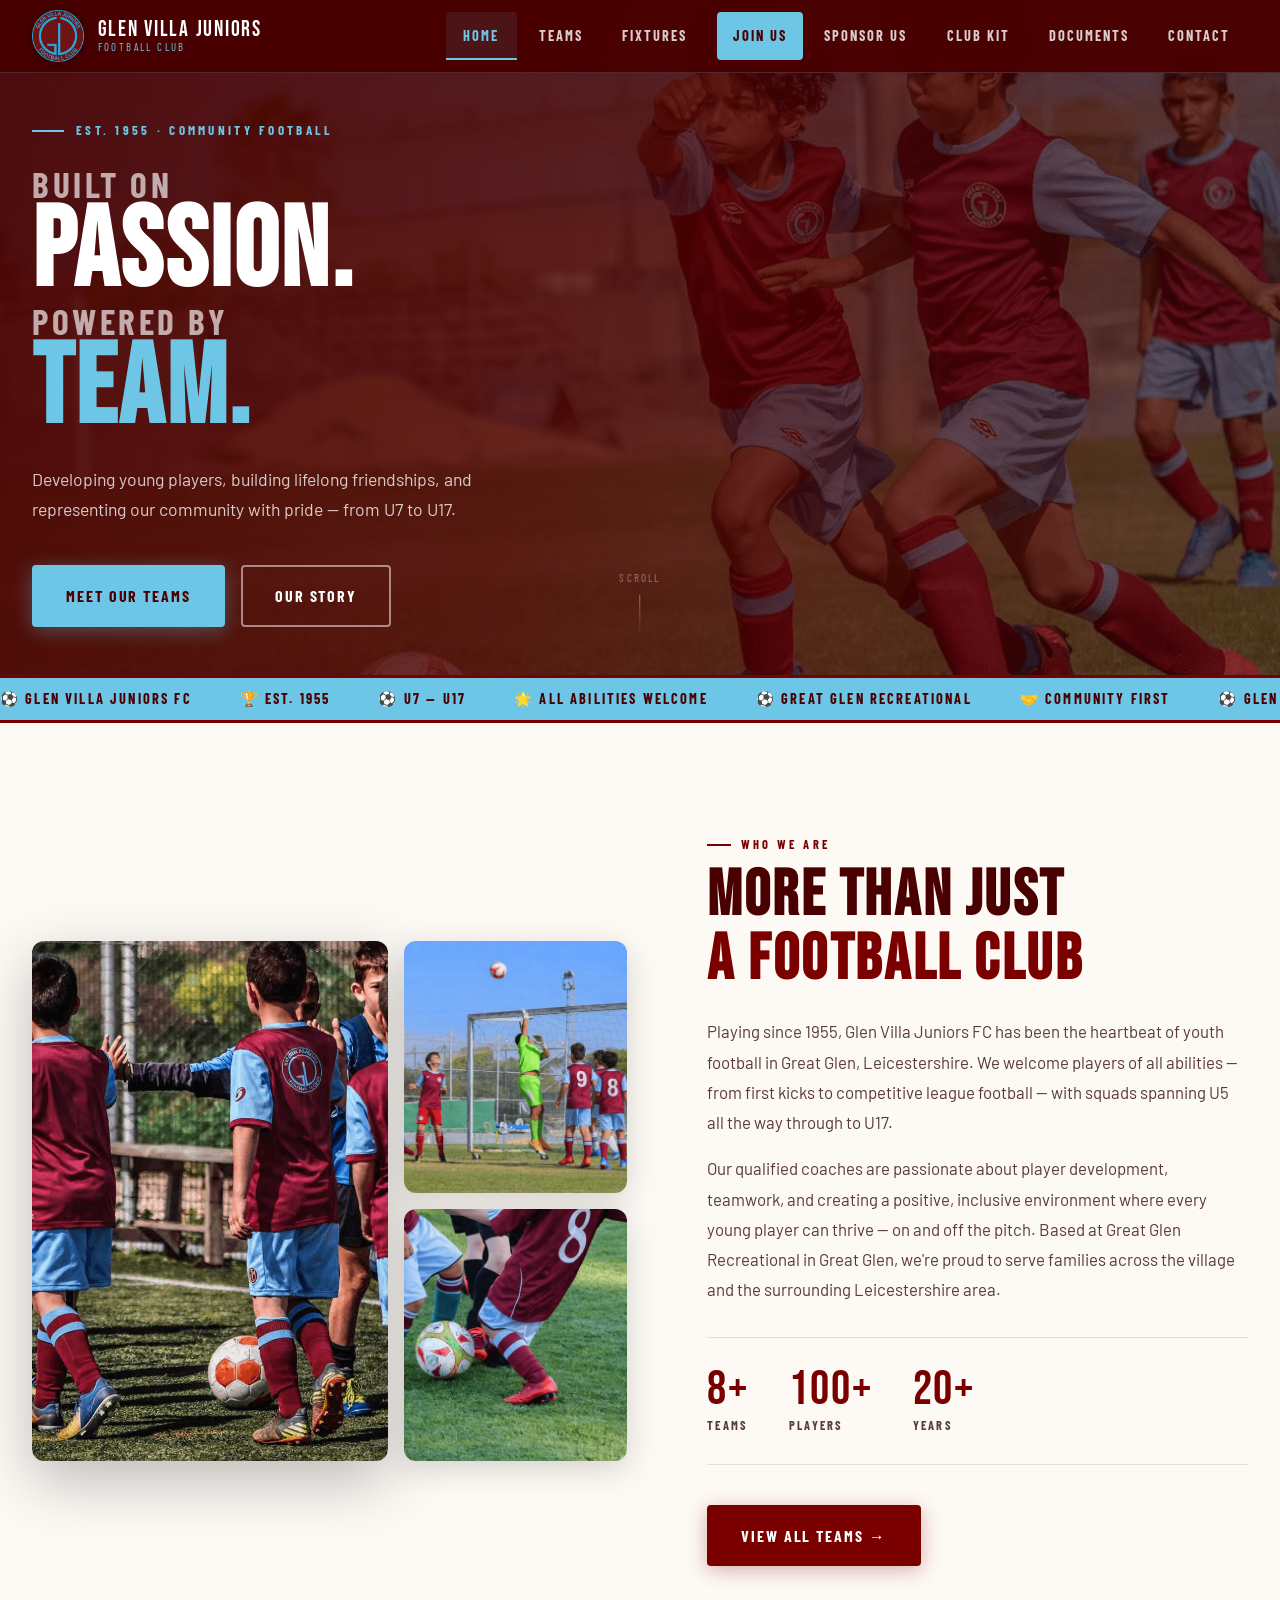
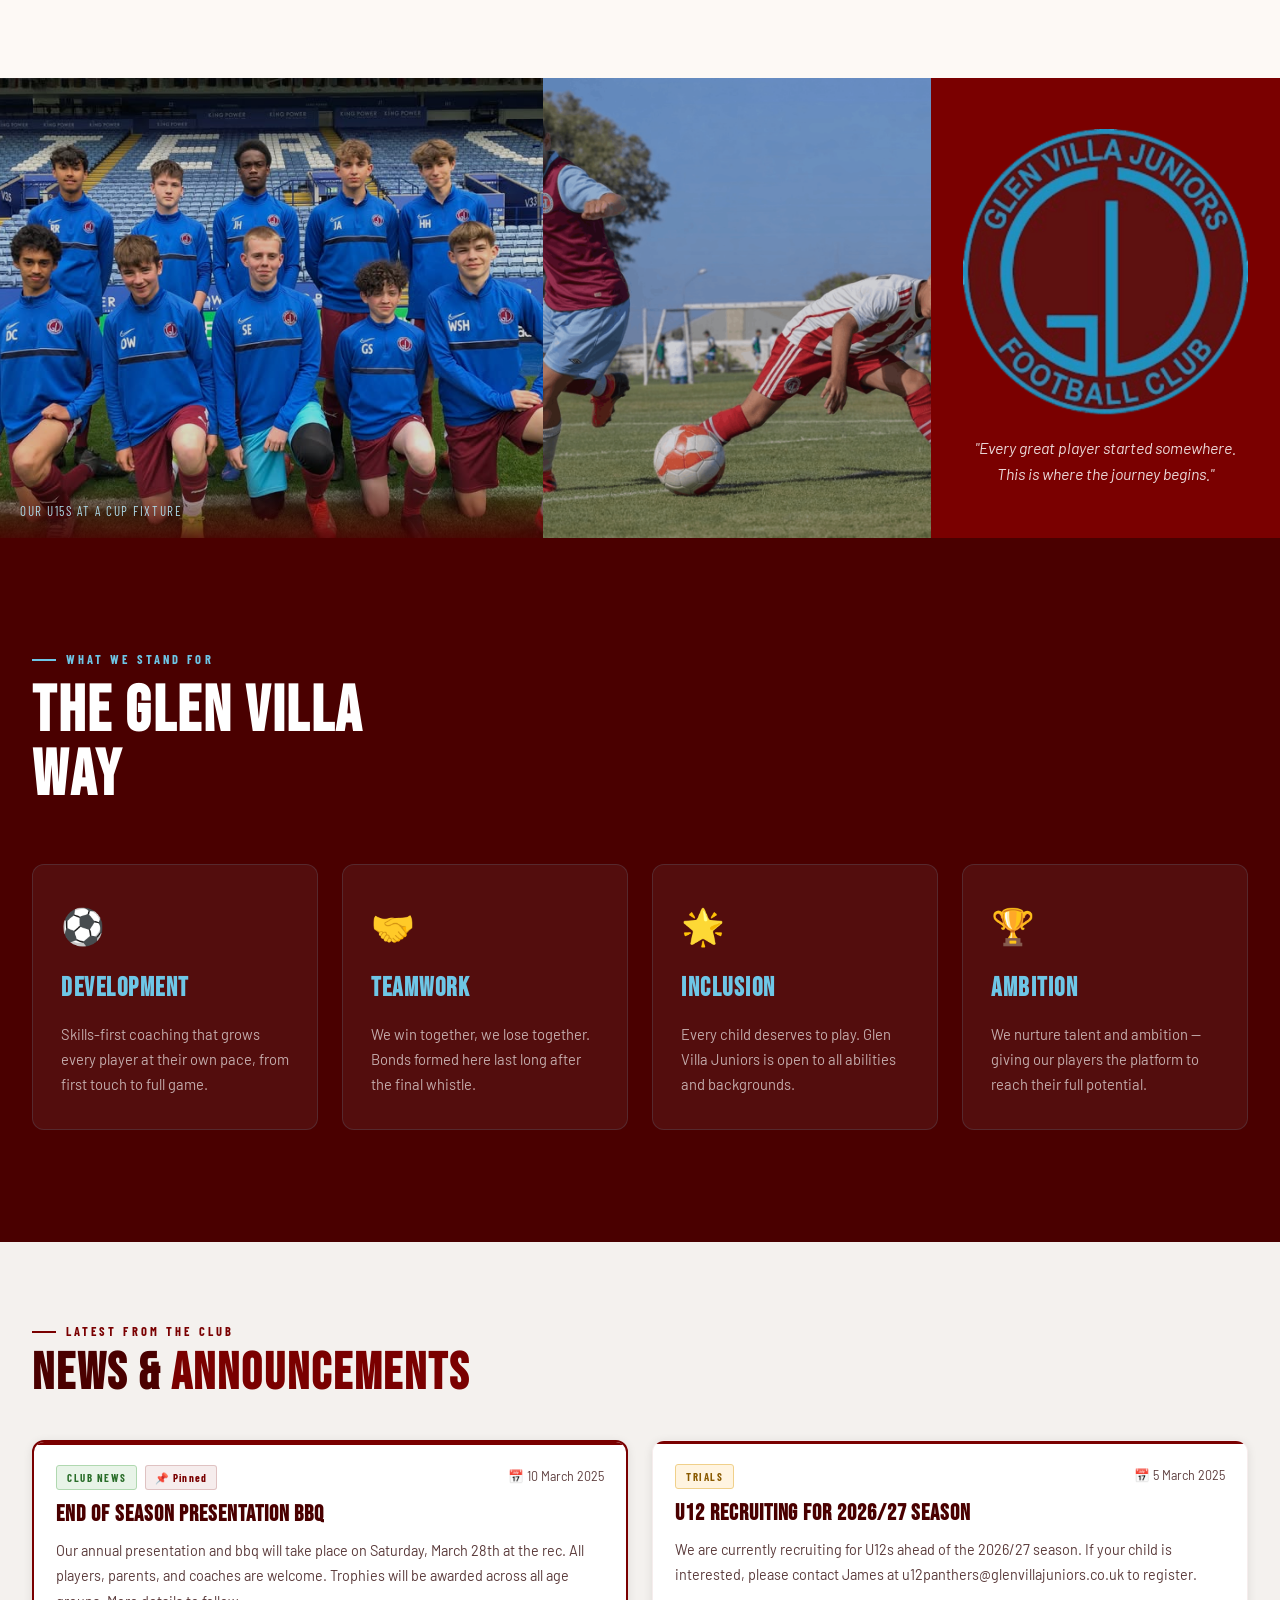
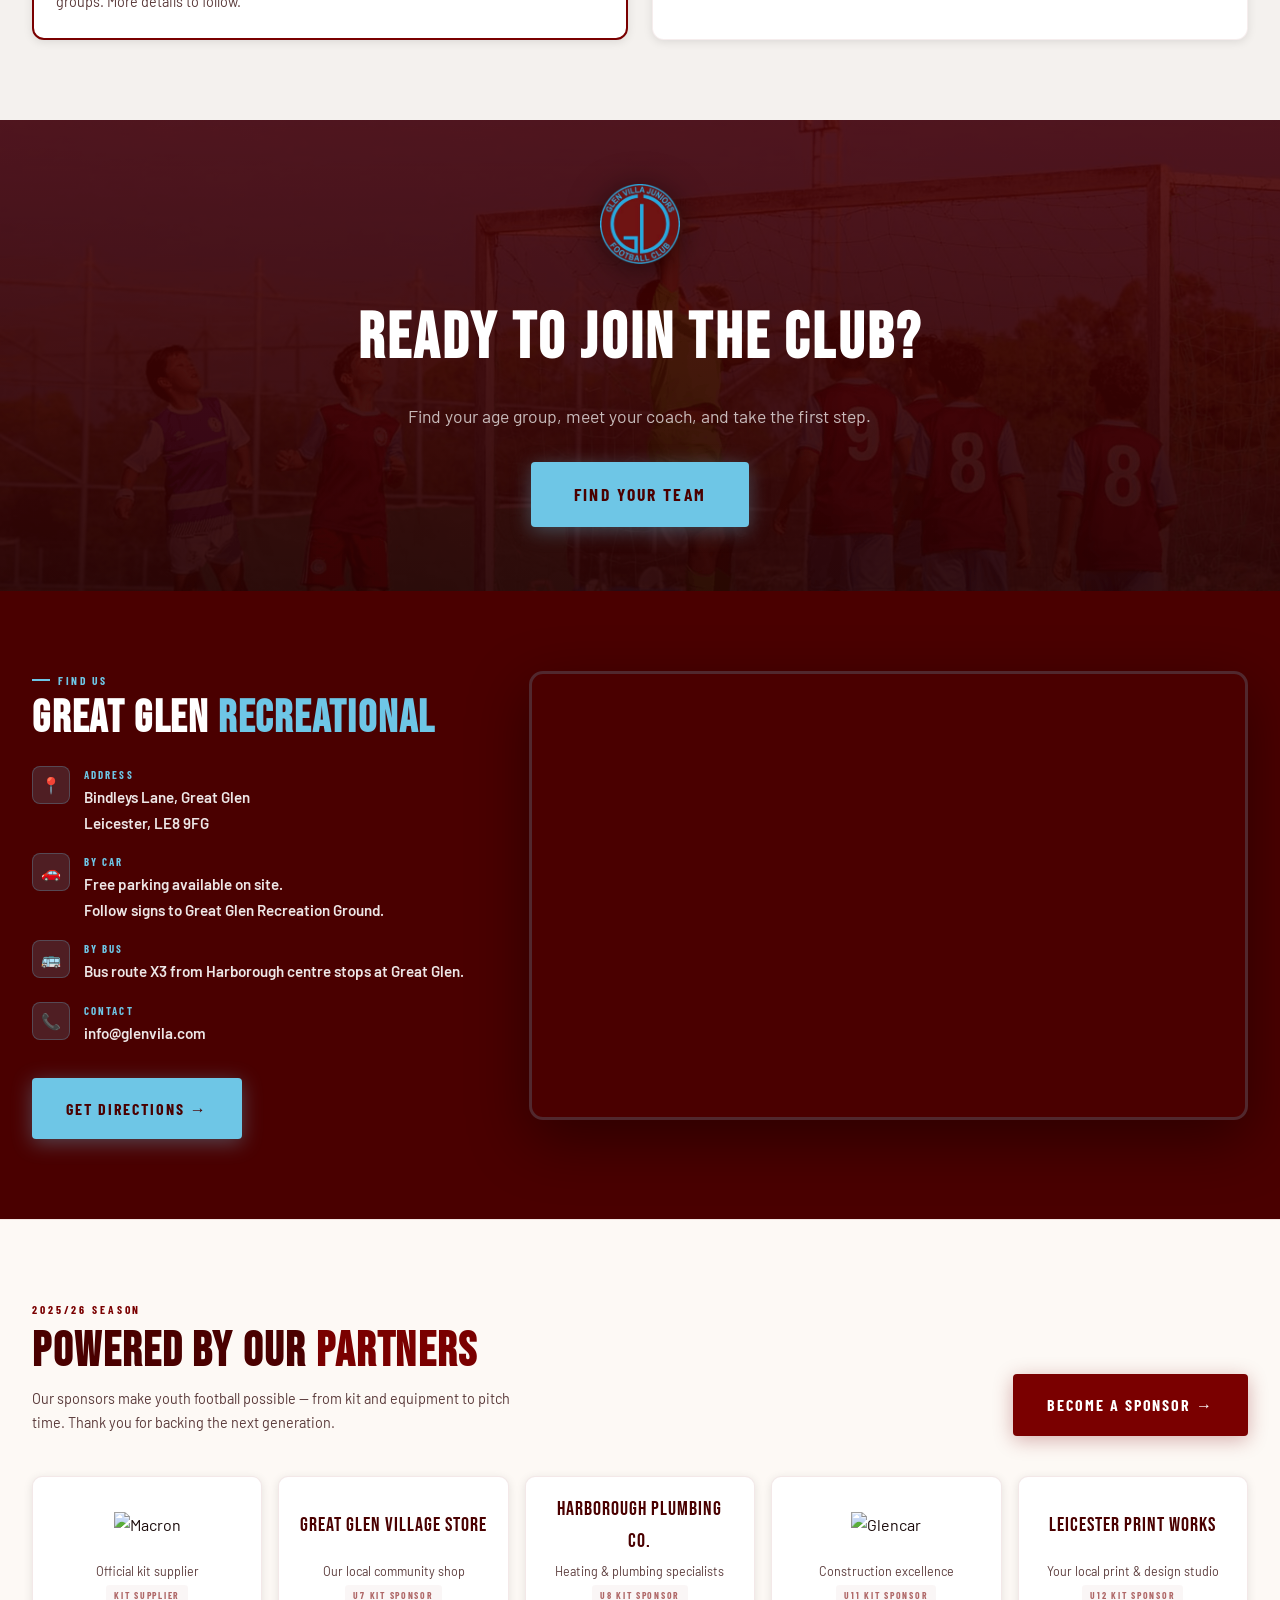
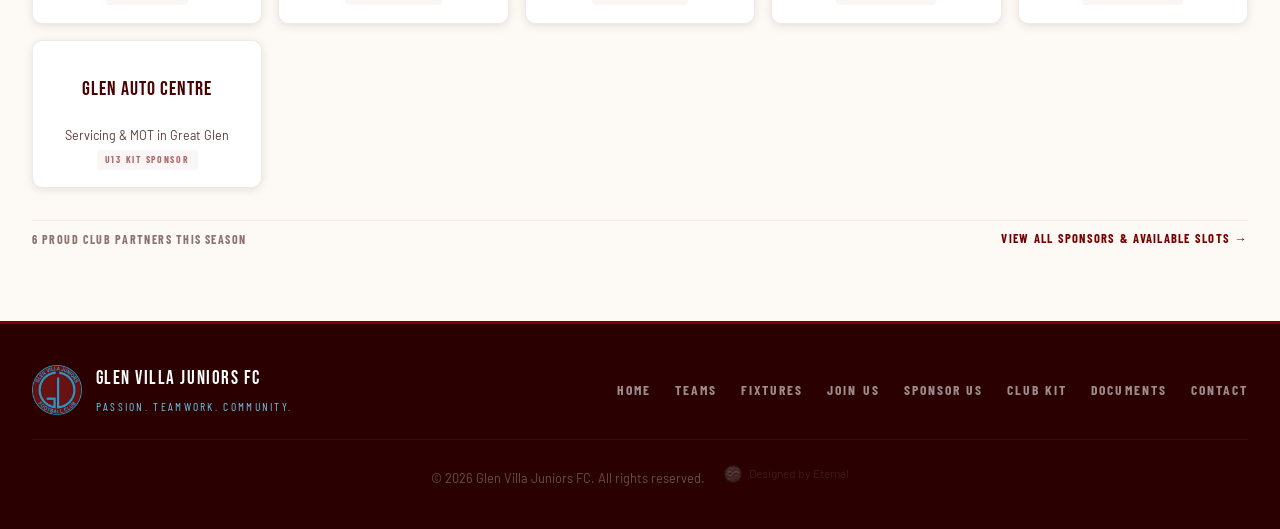
==== index.html @ 0944c4a1 "Add files via upload" ====
<!DOCTYPE html>
<html lang="en">
<head>
  <meta charset="UTF-8" />
  <meta name="designer" content="Eternal" />
  <meta name="viewport" content="width=device-width, initial-scale=1.0" />
  <meta name="description" content="Glen Villa Juniors FC - Community football club for young players from U7 to U17. Est. 1955, building passion and teamwork in our community." />
  <title>Glen Villa Juniors FC — Youth Football Club in Great Glen, Leicester</title>
  <link rel="icon" type="image/png" href="images/logo.png" />
  <link rel="stylesheet" href="style.css" />
  <link rel="preconnect" href="https://fonts.googleapis.com">
  <link href="https://fonts.googleapis.com/css2?family=Bebas+Neue&family=Barlow:ital,wght@0,400;0,600;0,700;1,400&family=Barlow+Condensed:wght@600;700&display=swap" rel="stylesheet" media="print" onload="this.media='all'">
  <noscript><link href="https://fonts.googleapis.com/css2?family=Bebas+Neue&family=Barlow:ital,wght@0,400;0,600;0,700;1,400&family=Barlow+Condensed:wght@600;700&display=swap" rel="stylesheet"></noscript>

  <!-- Open Graph / Facebook -->
  <meta property="og:type" content="website" />
  <meta property="og:title" content="Glen Villa Juniors FC" />
  <meta property="og:description" content="Glen Villa Juniors FC - Community football club for young players from U7 to U17. Est. 1955, building passion and teamwork in our community." />
  <meta property="og:image" content="images/logo.png" />
  <meta property="og:url" content="https://glenvila.com" />


  <!-- Schema.org structured data -->
  <script type="application/ld+json">
  {
    "@context": "https://schema.org",
    "@type": "SportsOrganization",
    "name": "Glen Villa Juniors FC",
    "url": "https://glenvila.com",
    "logo": "https://glenvila.com/images/logo.png",
    "description": "Community youth football club in Great Glen, Leicester. Teams from U7 to U17, est. 1955.",
    "sport": "Football",
    "foundingDate": "1955",
    "address": {
      "@type": "PostalAddress",
      "streetAddress": "Bindleys Lane",
      "addressLocality": "Great Glen",
      "addressRegion": "Leicestershire",
      "postalCode": "LE8 9FG",
      "addressCountry": "GB"
    },
    "email": "info@glenvila.com",
    "sameAs": []
  }
  </script>
</head>
<body>

  <!-- ═══ HEADER ═══ -->
  <header class="site-header">
    <div class="header-inner">
      <a href="index.html" class="brand">
        <img src="images/logo.png" alt="Glen Villa Juniors FC Logo" class="brand-logo" />
        <div class="brand-text">
          <span class="brand-name">Glen Villa Juniors</span>
          <span class="brand-sub">Football Club</span>
        </div>
      </a>
      <button class="hamburger" id="hamburger" aria-label="Toggle navigation menu">
        <span class="hamburger-line"></span>
        <span class="hamburger-line"></span>
        <span class="hamburger-line"></span>
      </button>
      <nav class="main-nav" id="main-nav">
        <a href="index.html" class="nav-link active">Home</a>
        <a href="teams.html" class="nav-link ">Teams</a>
        <a href="fixtures.html" class="nav-link ">Fixtures</a>
        <a href="join.html" class="nav-link nav-link--join ">Join Us</a>
        <a href="sponsors.html" class="nav-link ">Sponsor Us</a>
        <a href="kit.html" class="nav-link ">Club Kit</a>
        <a href="documents.html" class="nav-link ">Documents</a>
        <a href="contact.html" class="nav-link ">Contact</a>
      </nav>
    </div>
  </header>

  <main>

    <!-- ═══ HERO ═══ -->
    <section class="hero">
      <div class="hero-media">
        <img src="images/image2.png" alt="Glen Villa Juniors players in action" class="hero-img" fetchpriority="high" width="1920" height="1080" />
        <div class="hero-overlay"></div>
      </div>
      <div class="hero-content">
        <div class="hero-eyebrow">Est. 1955 · Community Football</div>
        <h1 class="hero-title">
          <span class="hero-title-line">Built on</span>
          <span class="hero-title-big">Passion.</span>
          <span class="hero-title-line">Powered by</span>
          <span class="hero-title-big accent">Team.</span>
        </h1>
        <p class="hero-body">
          Developing young players, building lifelong friendships,
          and representing our community with pride — from U7 to U17.
        </p>
        <div class="hero-actions">
          <a href="teams.html" class="btn btn-blue">Meet Our Teams</a>
          <a href="#about" class="btn btn-ghost">Our Story</a>
        </div>
      </div>
      <div class="hero-scroll-hint">
        <span>Scroll</span>
        <div class="scroll-line"></div>
      </div>
    </section>

    <!-- ═══ TICKER STRIP ═══ -->
    <div class="ticker-strip">
      <div class="ticker-track">
        <span>⚽ Glen Villa Juniors FC</span>
        <span>🏆 Est. 1955</span>
        <span>⚽ U7 — U17</span>
        <span>🌟 All Abilities Welcome</span>
        <span>⚽ Great Glen Recreational</span>
        <span>🤝 Community First</span>
        <span>⚽ Glen Villa Juniors FC</span>
        <span>🏆 Est. 1955</span>
        <span>⚽ U7 — U17</span>
        <span>🌟 All Abilities Welcome</span>
        <span>⚽ Great Glen Recreational</span>
        <span>🤝 Community First</span>
      </div>
    </div>

    <!-- ═══ ABOUT ═══ -->
    <section class="about-section" id="about">
      <div class="about-inner">

        <div class="about-images">
          <div class="about-img-main">
            <img src="images/image4.png" alt="Young players celebrating" loading="lazy" />
          </div>
          <div class="about-img-stack">
            <img src="images/image5.png" alt="Match action" loading="lazy" />
            <img src="images/image6.png" alt="Training session" loading="lazy" />
          </div>
        </div>

        <div class="about-text">
          <div class="section-label">Who We Are</div>
          <h2 class="section-title">More Than Just<br><em>A Football Club</em></h2>
          <p>
            Playing since 1955, Glen Villa Juniors FC has been the heartbeat of youth
            football in Great Glen, Leicestershire. We welcome players of all abilities — from
            first kicks to competitive league football — with squads spanning U5 all
            the way through to U17.
          </p>
          <p>
            Our qualified coaches are passionate about player development, teamwork,
            and creating a positive, inclusive environment where every young player
            can thrive — on and off the pitch. Based at Great Glen Recreational in Great Glen,
            we're proud to serve families across the village and the surrounding
            Leicestershire area.
          </p>

          <div class="about-stats">
            <div class="stat">
              <span class="stat-n">8+</span>
              <span class="stat-l">Teams</span>
            </div>
            <div class="stat">
              <span class="stat-n">100+</span>
              <span class="stat-l">Players</span>
            </div>
            <div class="stat">
              <span class="stat-n">20+</span>
              <span class="stat-l">Years</span>
            </div>
          </div>

          <a href="teams.html" class="btn btn-maroon">View All Teams →</a>
        </div>

      </div>
    </section>

    <!-- ═══ PHOTO FEATURE ═══ -->
    <section class="photo-feature">
      <div class="photo-feature-grid">
        <div class="pf-cell pf-tall">
          <img src="images/image1.jpg" alt="Team photo at stadium" loading="lazy" />
          <div class="pf-caption">Our U15s at a cup fixture</div>
        </div>
        <div class="pf-cell">
          <img src="images/image3.png" alt="Match action" loading="lazy" />
        </div>
        <div class="pf-cell pf-highlight">
          <div class="pf-text-card">
            <img src="images/logo.png" alt="Glen Villa Juniors FC" class="pf-logo" loading="lazy" />
            <p>"Every great player started somewhere. This is where the journey begins."</p>
          </div>
        </div>
      </div>
    </section>

    <!-- ═══ VALUES ═══ -->
    <section class="values-section">
      <div class="values-inner">
        <div class="section-label light">What We Stand For</div>
        <h2 class="section-title light">The Glen Villa<br>Way</h2>
        <div class="values-grid">
          <div class="value-card">
            <div class="value-icon">⚽</div>
            <h3>Development</h3>
            <p>Skills-first coaching that grows every player at their own pace, from first touch to full game.</p>
          </div>
          <div class="value-card">
            <div class="value-icon">🤝</div>
            <h3>Teamwork</h3>
            <p>We win together, we lose together. Bonds formed here last long after the final whistle.</p>
          </div>
          <div class="value-card">
            <div class="value-icon">🌟</div>
            <h3>Inclusion</h3>
            <p>Every child deserves to play. Glen Villa Juniors is open to all abilities and backgrounds.</p>
          </div>
          <div class="value-card">
            <div class="value-icon">🏆</div>
            <h3>Ambition</h3>
            <p>We nurture talent and ambition — giving our players the platform to reach their full potential.</p>
          </div>
        </div>
      </div>
    </section>

    <!-- ═══ NEWS & ANNOUNCEMENTS ═══ -->
    <section class="news-section">
      <div class="news-inner">
        <div class="news-header">
          <div>
            <div class="news-label">Latest from the Club</div>
            <h2 class="news-title">News &amp; <em>Announcements</em></h2>
          </div>
        </div>
        <div class="news-grid" id="news-grid">
          <div class="loader-wrap"><div class="spinner" style="border-color:rgba(122,0,0,0.2);border-top-color:var(--maroon);"></div></div>
        </div>
      </div>
    </section>

    <!-- ═══ CTA BANNER ═══ -->
    <section class="cta-banner">
      <img src="images/image5.png" alt="Players in action" class="cta-bg" loading="lazy" />
      <div class="cta-overlay"></div>
      <div class="cta-content">
        <img src="images/logo.png" alt="Glen Villa Juniors FC" class="cta-logo" loading="lazy" />
        <h2>Ready to Join the Club?</h2>
        <p>Find your age group, meet your coach, and take the first step.</p>
        <a href="teams.html" class="btn btn-blue btn-lg">Find Your Team</a>
      </div>
    </section>

    <!-- ═══ FIND US ═══ -->
    <section class="map-section">
      <div class="map-inner">

        <div class="map-info">
          <div class="section-heading-label" style="font-family:'Barlow Condensed',sans-serif;font-size:0.72rem;font-weight:700;letter-spacing:0.22em;text-transform:uppercase;color:var(--blue);display:flex;align-items:center;gap:0.5rem;margin-bottom:0.5rem;">
            <span style="display:block;width:18px;height:2px;background:var(--blue);"></span>
            Find Us
          </div>
          <h2 style="font-family:'Bebas Neue',sans-serif;font-size:2.8rem;letter-spacing:0.04em;color:#fff;line-height:1;margin-bottom:1.5rem;">
            Great Glen <span style="color:var(--blue);">Recreational</span>
          </h2>

          <div class="location-details">
            <div class="loc-item">
              <div class="loc-icon">📍</div>
              <div>
                <span class="loc-label">Address</span>
                <span class="loc-value">Bindleys Lane, Great Glen<br>Leicester, LE8 9FG</span>
              </div>
            </div>
            <div class="loc-item">
              <div class="loc-icon">🚗</div>
              <div>
                <span class="loc-label">By Car</span>
                <span class="loc-value">Free parking available on site.<br>Follow signs to Great Glen Recreation Ground.</span>
              </div>
            </div>
            <div class="loc-item">
              <div class="loc-icon">🚌</div>
              <div>
                <span class="loc-label">By Bus</span>
                <span class="loc-value">Bus route X3 from Harborough centre stops at Great Glen.</span>
              </div>
            </div>
            <div class="loc-item">
              <div class="loc-icon">📞</div>
              <div>
                <span class="loc-label">Contact</span>
                <span class="loc-value"><a id="contact-email-home" href="mailto:info@glenvillajuniors.co.uk" style="color:inherit;">info@glenvillajuniors.co.uk</a></span>
              </div>
            </div>
          </div>

          <a href="https://www.google.com/maps/dir/?api=1&destination=52.5754666,-1.0344139"
             target="_blank" rel="noopener" class="btn btn-blue">
            Get Directions →
          </a>
        </div>

        <div class="map-frame-wrap">
          <iframe
            title="Great Glen Recreational location"
            src="https://www.google.com/maps/embed?pb=!1m18!1m12!1m3!1d2426.8!2d-1.0344139!3d52.5754666!2m3!1f0!2f0!3f0!3m2!1i1024!2i768!4f13.1!3m3!1m2!1s0x4877643c808ac305%3A0x40fb59d2a92a0581!2sGlen%20Villa%20Juniors%20FC!5e0!3m2!1sen!2suk!4v1234567890"
            allowfullscreen="" loading="lazy" referrerpolicy="no-referrer-when-downgrade">
          </iframe>
        </div>

      </div>
    </section>

  </main>

  <!-- ═══ CLUB PARTNERS ═══ -->
  <section class="club-partners-section" id="club-partners">
    <div class="club-partners-inner">
      <div class="club-partners-header">
        <div class="club-partners-label">
          <span class="partners-eyebrow">2025/26 Season</span>
          <h2 class="partners-heading">Powered by Our <em>Partners</em></h2>
          <p class="partners-subtext">Our sponsors make youth football possible — from kit and equipment to pitch time. Thank you for backing the next generation.</p>
        </div>
        <a href="sponsors.html" class="btn btn-maroon partners-cta-btn">Become a Sponsor →</a>
      </div>

      <!-- Static grid (shown when JS populates it) -->
      <div class="partners-grid" id="partners-grid">
        <!-- loaded from sponsors.json -->
      </div>

      <div class="partners-footer-row">
        <span class="partners-count" id="partners-count"></span>
        <a href="sponsors.html" class="partners-view-all">View all sponsors &amp; available slots →</a>
      </div>
    </div>
  </section>

  <!-- ═══ FOOTER ═══ -->
  <footer class="site-footer">
    <div class="footer-inner">
      <div class="footer-brand">
        <img src="images/logo.png" alt="Glen Villa Juniors FC" class="footer-logo" loading="lazy" />
        <div>
          <div class="footer-club-name">Glen Villa Juniors FC</div>
          <div class="footer-tagline">Passion. Teamwork. Community.</div>
        </div>
      </div>
      <div class="footer-links">
        <a href="index.html">Home</a>
        <a href="teams.html">Teams</a>
        <a href="fixtures.html">Fixtures</a>
        <a href="join.html">Join Us</a>
        <a href="sponsors.html">Sponsor Us</a>
        <a href="kit.html">Club Kit</a>
        <a href="documents.html">Documents</a>
        <a href="contact.html">Contact</a>
      </div>
      <div class="footer-copy">&copy; 2026 Glen Villa Juniors FC. All rights reserved. <span class="footer-credit"><img src="images/eternal-logo.jpg" alt="Eternal" class="footer-credit-logo" /> Designed by Eternal</span></div>
    </div>
  </footer>

  <script>
    // ── Email ──
    const u = 'info', d = 'glenvila.com';
    const el = document.getElementById('contact-email-home');
    el.textContent = u + '@' + d;
    el.href = 'mailto:' + u + '@' + d;

    // ── News ──
    const CATEGORY_COLOURS = {
      'Club News': { bg: '#e8f4e8', color: '#2a6e2a', border: '#b0d8b0' },
      'Trials':    { bg: '#fff4e0', color: '#8a5a00', border: '#f0d08a' },
      'Notice':    { bg: '#fdecea', color: '#8b0000', border: '#f5b8b8' },
      'default':   { bg: '#eef4fb', color: '#1a4a7a', border: '#b0cce8' }
    };

    function formatNewsDate(dateStr) {
      return new Date(dateStr).toLocaleDateString('en-GB', { day: 'numeric', month: 'long', year: 'numeric' });
    }

    async function loadNews() {
      const grid = document.getElementById('news-grid');
      try {
        const res = await fetch('news.json?v=' + Date.now());
        if (!res.ok) throw new Error('HTTP ' + res.status);
        let posts = await res.json();
        if (!posts.length) { renderEmpty(grid); return; }

        // Pinned first, then by date descending
        posts.sort((a, b) => {
          if (a.pinned && !b.pinned) return -1;
          if (!a.pinned && b.pinned) return 1;
          return new Date(b.date) - new Date(a.date);
        });

        grid.innerHTML = posts.map((p, i) => {
          const c = CATEGORY_COLOURS[p.category] || CATEGORY_COLOURS['default'];
          const catStyle = `background:${c.bg};color:${c.color};border:1px solid ${c.border};`;
          const pinBadge = p.pinned
            ? '<span class="news-pin">📌 Pinned</span>'
            : '';
          const imgSrc = p.image && p.image.trim() !== '' ? p.image.trim() : null;
          const imgBlock = imgSrc
            ? '<div class="news-card-img"><img src="' + imgSrc + '" alt="' + p.title + '" loading="lazy" onerror="this.closest(\'.news-card-img\').style.display=\'none\'" /></div>'
            : '';

          const cardOpen = p.link
            ? '<a class="news-card' + (p.pinned ? ' news-card--pinned' : '') + '" href="' + p.link + '" target="_blank" rel="noopener" style="animation-delay:' + (i * 0.08) + 's;text-decoration:none;color:inherit;display:block;">'
            : '<article class="news-card' + (p.pinned ? ' news-card--pinned' : '') + '" style="animation-delay:' + (i * 0.08) + 's;">';
          const cardClose = p.link ? '</a>' : '</article>';
          const readMore = p.link ? '<span class="news-read-more">Read more →</span>' : '';

          return cardOpen +
            imgBlock +
            '<div class="news-card-body">' +
              '<div class="news-card-meta">' +
                '<span class="news-cat" style="' + catStyle + '">' + p.category + '</span>' +
                pinBadge +
                '<span class="news-date">📅 ' + formatNewsDate(p.date) + '</span>' +
              '</div>' +
              '<h3 class="news-card-title">' + p.title + '</h3>' +
              '<p class="news-card-body-text">' + p.body + '</p>' +
              readMore +
            '</div>' +
          cardClose;
        }).join('');

      } catch (err) {
        renderEmpty(grid);
        console.warn('news.json not loaded:', err);
      }
    }

    function renderEmpty(grid) {
      grid.innerHTML = `
        <div class="news-empty">
          <div class="news-empty-icon">📋</div>
          <p class="news-empty-title">Nothing here yet</p>
          <p>Check back soon for club news, match updates, and announcements.</p>
        </div>`;
    }

    loadNews();
    loadSponsors();

    async function loadSponsors() {
      try {
        const res = await fetch('sponsors.json');
        if (!res.ok) return;
        const data = await res.json();

        // Club partners first, then team sponsors with active sponsors
        const clubPartners = data.filter(s => s.type === 'club_partner' && s.sponsor && s.sponsor.trim() !== '');
        const teamSponsors = data.filter(s => s.type !== 'club_partner' && s.sponsor && s.sponsor.trim() !== '');
        const active = [...clubPartners, ...teamSponsors];

        // ── Club Partners Section ──────────────────────────────
        const section = document.getElementById('club-partners');
        if (active.length === 0) {
          if (section) section.style.display = 'none';
        } else {
          // Count badge
          const countEl = document.getElementById('partners-count');
          if (countEl) countEl.textContent = active.length + ' proud club partner' + (active.length !== 1 ? 's' : '') + ' this season';

          // Card builder
          function makePartnerCard(s, extraClass) {
            const inner = s.sponsor_logo
              ? `<img src="${s.sponsor_logo}" alt="${s.sponsor}" class="partner-card-logo" loading="lazy" />`
              : `<span class="partner-card-name">${s.sponsor}</span>`;
            const tagline = s.sponsor_tagline
              ? `<span class="partner-card-tagline">${s.sponsor_tagline}</span>`
              : '';
            const tag = s.type === 'club_partner'
              ? `<span class="partner-card-team">${s.partner_role || 'Club Partner'}</span>`
              : `<span class="partner-card-team">${s.team} Kit Sponsor</span>`;
            const card = `<div class="partner-card ${extraClass || ''}">
              <div class="partner-card-logo-wrap">${inner}</div>
              <div class="partner-card-info">${tagline}${tag}</div>
            </div>`;
            return s.sponsor_website
              ? `<a href="${s.sponsor_website}" target="_blank" rel="noopener" class="partner-card-link">${card}</a>`
              : card;
          }

          // Static grid
          const grid = document.getElementById('partners-grid');
          if (grid) {
            grid.innerHTML = active.map(s => makePartnerCard(s, '')).join('');
          }

        }

      } catch(e) {
        const section = document.getElementById('club-partners');
        if (section) section.style.display = 'none';
      }
    }

    // Page fade-in animations
    document.addEventListener('DOMContentLoaded', () => {
      const elements = document.querySelectorAll('main > section, .about-section, .values-section, .photo-feature, .news-section, .map-section, .hero-content > *, .about-text > *, .values-grid > .value-item, .photo-feature-grid > *, .news-grid > .news-item, .map-info > *, .kit-info > *, .contact-cards > .contact-card, .documents-grid > .document-card, .team-card');
      let animationIndex = 0;
      const observer = new IntersectionObserver((entries) => {
        entries.forEach((entry) => {
          if (entry.isIntersecting) {
            setTimeout(() => {
              entry.target.classList.add('visible');
            }, animationIndex * 20);
            animationIndex++;
            observer.unobserve(entry.target);
          }
        });
      }, { threshold: 0.1 });

      elements.forEach(element => {
        element.classList.add('fade-in');
        observer.observe(element);
      });
    });

    // Back-to-top button
    const backToTopBtn = document.createElement('button');
    backToTopBtn.id = 'back-to-top';
    backToTopBtn.innerHTML = '↑';
    backToTopBtn.setAttribute('aria-label', 'Back to top');
    document.body.appendChild(backToTopBtn);

    window.addEventListener('scroll', () => {
      if (window.scrollY > 300) {
        backToTopBtn.classList.add('visible');
      } else {
        backToTopBtn.classList.remove('visible');
      }
    });

    backToTopBtn.addEventListener('click', () => {
      window.scrollTo({ top: 0, behavior: 'smooth' });
    });

    // 
    // Ticker pause on hover
    const tickerTrack = document.querySelector('.ticker-track');
    if (tickerTrack) {
      tickerTrack.addEventListener('mouseenter', () => {
        tickerTrack.style.animationPlayState = 'paused';
      });
      tickerTrack.addEventListener('mouseleave', () => {
        tickerTrack.style.animationPlayState = 'running';
      });
    }

    // Parallax effect for hero (desktop only, debounced)
    const isMobile = window.innerWidth < 768;
    let lastScroll = 0;
    if (!isMobile) {
      window.addEventListener('scroll', () => {
        const now = window.scrollY;
        if (Math.abs(now - lastScroll) > 5) {
          const heroImg = document.querySelector('.hero-img');
          if (heroImg) {
            heroImg.style.transform = `translateY(${now * 0.3}px)`;
          }
          lastScroll = now;
        }
      }, { passive: true });
    }
</script>
  <script src="nav.js"></script>
</body>
</html>
---- style.css ----
/* Design & Build: Eternal */
/* =====================================================
   GLEN VILLA JUNIORS FC — style.css
   Design: Bold editorial sports. Dark maroon base.
   Fonts: Bebas Neue (display) + Barlow (body)
   ===================================================== */

*, *::before, *::after { box-sizing: border-box; margin: 0; padding: 0; }

:root {
  --maroon:       #7a0000;
  --maroon-dark:  #4a0000;
  --maroon-mid:   #960000;
  --blue:         #6ec6e6;
  --blue-bright:  #ADD8E6;
  --blue-dark:    #3a9ec0;
  --white:        #ffffff;
  --off-white:    #f4f1ee;
  --cream:        #fdf9f5;
  --text:         #1a0a0a;
  --text-mid:     #5a3a3a;
  --text-light:   rgba(255,255,255,0.75);

  --shadow-sm:  0 2px 10px rgba(0,0,0,0.10);
  --shadow-md:  0 8px 32px rgba(0,0,0,0.16);
  --shadow-lg:  0 20px 60px rgba(0,0,0,0.25);
  --radius:     12px;
  --ease:       0.3s cubic-bezier(0.25, 0.46, 0.45, 0.94);
}

html { scroll-behavior: smooth; }

body {
  font-family: 'Barlow', sans-serif;
  background: var(--cream);
  color: var(--text);
  line-height: 1.6;
  overflow-x: hidden;
}

/* ─── ANIMATIONS ────────────────────────────────────── */
.fade-in {
  opacity: 0;
  transform: translateY(20px);
  transition: opacity 0.6s ease, transform 0.6s ease;
}
.fade-in.visible {
  opacity: 1;
  transform: translateY(0);
}

/* Kit product hover */
.kit-product {
  transition: transform var(--ease);
}
.kit-product:hover {
  transform: scale(1.02);
}

img, svg, video, canvas, iframe { max-width: 100%; }
img { display: block; height: auto; }
a   { text-decoration: none; color: inherit; }

/* ─── BUTTONS ─────────────────────────────────────── */
.btn {
  display: inline-flex;
  align-items: center;
  gap: 0.5rem;
  font-family: 'Barlow Condensed', sans-serif;
  font-size: 1rem;
  font-weight: 700;
  letter-spacing: 0.12em;
  text-transform: uppercase;
  padding: 1rem 2rem; /* Increased from 0.8rem for better touch targets (min 44px height) */
  border-radius: 4px;
  border: 2px solid transparent;
  cursor: pointer;
  transition: transform var(--ease), box-shadow var(--ease), background var(--ease), color var(--ease);
  min-height: 44px; /* Ensure minimum touch target */
}
.btn:hover { transform: translateY(-2px); }
.btn:active { 
  transform: translateY(0); 
  box-shadow: inset 0 2px 4px rgba(0,0,0,0.2); /* Add active state for touch feedback */
}

.btn-blue {
  background: var(--blue);
  color: var(--maroon-dark);
  box-shadow: 0 4px 20px rgba(110,198,230,0.35);
}
.btn-blue:hover { background: #8ed4ec; box-shadow: 0 6px 28px rgba(110,198,230,0.5); }

.btn-maroon {
  background: var(--maroon);
  color: var(--white);
  box-shadow: 0 4px 20px rgba(122,0,0,0.3);
}
.btn-maroon:hover { background: var(--maroon-mid); }

.btn-ghost {
  background: transparent;
  color: var(--white);
  border-color: rgba(255,255,255,0.5);
}
.btn-ghost:hover { background: rgba(255,255,255,0.12); border-color: var(--white); }

.btn-lg { padding: 1rem 2.6rem; font-size: 1.1rem; }

/* ─── HEADER ──────────────────────────────────────── */
.site-header {
  position: fixed;
  top: 0; left: 0; right: 0;
  z-index: 4000;
  background: rgba(74, 0, 0, 0.97);
  backdrop-filter: blur(10px);
  border-bottom: 1px solid rgba(110,198,230,0.2);
}

.header-inner {
  max-width: 1280px;
  margin: 0 auto;
  padding: 0 2rem;
  height: 72px;
  display: flex;
  align-items: center;
  justify-content: space-between;
}

.brand {
  display: flex;
  align-items: center;
  gap: 0.85rem;
}

.brand-logo {
  width: 52px;
  height: 52px;
  object-fit: contain;
  filter: drop-shadow(0 2px 8px rgba(0,0,0,0.4));
  transition: transform var(--ease);
}
.brand:hover .brand-logo { transform: scale(1.05) rotate(-2deg); }

.brand-text { display: flex; flex-direction: column; }
.brand-name {
  font-family: 'Bebas Neue', sans-serif;
  font-size: 1.35rem;
  letter-spacing: 0.08em;
  color: var(--white);
  line-height: 1;
}
.brand-sub {
  font-family: 'Barlow Condensed', sans-serif;
  font-size: 0.68rem;
  letter-spacing: 0.22em;
  text-transform: uppercase;
  color: var(--blue);
  line-height: 1;
  margin-top: 2px;
}

.main-nav {
  display: flex;
  gap: 0.25rem;
  min-width: 0;
}
.nav-link {
  font-family: 'Barlow Condensed', sans-serif;
  font-weight: 700;
  font-size: 0.9rem;
  letter-spacing: 0.14em;
  text-transform: uppercase;
  color: rgba(255,255,255,0.8);
  padding: 0.75rem 1.1rem; /* Increased from 0.5rem for better touch targets */
  border-radius: 4px;
  transition: background var(--ease), color var(--ease);
  min-height: 44px; /* Ensure minimum touch target */
  display: flex;
  align-items: center;
  position: relative;
}
.nav-link::after {
  content: '';
  position: absolute;
  bottom: 0;
  left: 50%;
  width: 0;
  height: 2px;
  background: var(--blue);
  transition: width 0.3s ease, left 0.3s ease;
}
.nav-link:hover::after,
.nav-link.active::after {
  width: 100%;
  left: 0;
}
.nav-link:hover,
.nav-link.active {
  color: var(--blue);
  background: rgba(110,198,230,0.1);
}
.nav-link:active {
  background: rgba(110,198,230,0.2); /* Add active state for touch feedback */
}

/* ─── HAMBURGER MENU ─────────────────────────────────── */
.hamburger {
  display: none;
  flex-direction: column;
  justify-content: center;
  align-items: center;
  gap: 0.32rem;
  width: 44px;
  height: 44px;
  background: rgba(255,255,255,0.05);
  border: 1px solid rgba(255,255,255,0.12);
  border-radius: 12px;
  cursor: pointer;
  padding: 0;
  position: relative;
  z-index: 4200;
  -webkit-tap-highlight-color: transparent;
  touch-action: manipulation;
}
.hamburger-line {
  width: 20px;
  height: 2.5px;
  background: var(--white);
  border-radius: 999px;
  transition: transform 0.24s ease, opacity 0.2s ease, background 0.2s ease;
  transform-origin: center;
}
.hamburger.active .hamburger-line:nth-child(1) {
  transform: translateY(5.8px) rotate(45deg);
}
.hamburger.active .hamburger-line:nth-child(2) {
  opacity: 0;
}
.hamburger.active .hamburger-line:nth-child(3) {
  transform: translateY(-5.8px) rotate(-45deg);
}

/* ─── HERO ────────────────────────────────────────── */
.hero {
  position: relative;
  min-height: 72vh;
  max-height: 680px;
  display: flex;
  align-items: center;
  overflow: hidden;
  padding-top: 72px;
}

.hero-media {
  position: absolute;
  inset: 0;
}
.hero-img {
  width: 100%;
  height: 100%;
  object-fit: cover;
  object-position: center 30%;
}
.hero-overlay {
  pointer-events: none;
  position: absolute;
  inset: 0;
  background: linear-gradient(
    105deg,
    rgba(74,0,0,0.93) 0%,
    rgba(74,0,0,0.82) 45%,
    rgba(40,0,0,0.55) 100%
  );
}

.hero-content {
  position: relative;
  z-index: 2;
  max-width: 1280px;
  margin: 0 auto;
  padding: 3rem 2rem 3rem;
  width: 100%;
  min-width: 0;
}

.hero-eyebrow {
  font-family: 'Barlow Condensed', sans-serif;
  font-size: 0.82rem;
  font-weight: 700;
  letter-spacing: 0.25em;
  text-transform: uppercase;
  color: var(--blue);
  margin-bottom: 1.5rem;
  display: flex;
  align-items: center;
  gap: 0.75rem;
}
.hero-eyebrow::before {
  content: '';
  display: block;
  width: 32px;
  height: 2px;
  background: var(--blue);
}

.hero-title {
  display: flex;
  flex-direction: column;
  margin-bottom: 1.5rem;
}
.hero-title-line {
  font-family: 'Barlow Condensed', sans-serif;
  font-size: clamp(1.4rem, 3vw, 2.2rem);
  font-weight: 700;
  letter-spacing: 0.1em;
  text-transform: uppercase;
  color: rgba(255,255,255,0.65);
  line-height: 1.1;
}
.hero-title-big {
  font-family: 'Bebas Neue', sans-serif;
  font-size: clamp(3.5rem, 10vw, 7rem);
  letter-spacing: 0.02em;
  color: var(--white);
  line-height: 0.88;
}
.hero-title-big.accent { color: var(--blue); }

.hero-body {
  font-size: 1.1rem;
  color: rgba(255,255,255,0.78);
  max-width: 500px;
  margin-bottom: 2.5rem;
  line-height: 1.75;
}

.hero-actions {
  display: flex;
  gap: 1rem;
  flex-wrap: wrap;
}

.hero-scroll-hint {
  display: none;
  position: absolute;
  bottom: 2.5rem;
  left: 50%;
  transform: translateX(-50%);
  z-index: 2;
  display: flex;
  flex-direction: column;
  align-items: center;
  gap: 0.5rem;
  color: rgba(255,255,255,0.4);
  font-family: 'Barlow Condensed', sans-serif;
  font-size: 0.7rem;
  letter-spacing: 0.2em;
  text-transform: uppercase;
  animation: scrollBob 2s ease-in-out infinite;
}
.scroll-line {
  width: 1px;
  height: 40px;
  background: linear-gradient(to bottom, rgba(255,255,255,0.4), transparent);
}
@keyframes scrollBob {
  0%, 100% { transform: translateX(-50%) translateY(0); }
  50%       { transform: translateX(-50%) translateY(6px); }
}

/* ─── TICKER ──────────────────────────────────────── */
.ticker-strip {
  background: var(--blue);
  overflow: hidden;
  padding: 0.6rem 0;
  border-top: 3px solid var(--maroon);
  border-bottom: 3px solid var(--maroon);
}

.ticker-track {
  display: flex;
  gap: 3rem;
  width: max-content;
  animation: ticker 25s linear infinite;
}

.ticker-track span {
  font-family: 'Barlow Condensed', sans-serif;
  font-weight: 700;
  font-size: 0.9rem;
  letter-spacing: 0.15em;
  text-transform: uppercase;
  color: var(--maroon-dark);
  white-space: nowrap;
}

@keyframes ticker {
  from { transform: translateX(0); }
  to   { transform: translateX(-50%); }
}

/* ─── SECTION LABELS ──────────────────────────────── */
.section-label {
  font-family: 'Barlow Condensed', sans-serif;
  font-size: 0.78rem;
  font-weight: 700;
  letter-spacing: 0.25em;
  text-transform: uppercase;
  color: var(--maroon);
  margin-bottom: 0.6rem;
  display: flex;
  align-items: center;
  gap: 0.6rem;
}
.section-label::before {
  content: '';
  display: block;
  width: 24px;
  height: 2px;
  background: var(--maroon);
}
.section-label.light { color: var(--blue); }
.section-label.light::before { background: var(--blue); }

.section-title {
  font-family: 'Bebas Neue', sans-serif;
  font-size: clamp(2.6rem, 5vw, 4rem);
  letter-spacing: 0.04em;
  color: var(--maroon-dark);
  line-height: 1;
  margin-bottom: 1.5rem;
}
.section-title em {
  font-style: normal;
  color: var(--maroon);
}
.section-title.light { color: var(--white); }
.section-title.light em { color: var(--blue); }

/* ─── ABOUT ───────────────────────────────────────── */
.about-section {
  padding: 7rem 2rem;
  background: var(--cream);
}

.about-inner {
  max-width: 1280px;
  margin: 0 auto;
  display: grid;
  grid-template-columns: 1.1fr 1fr;
  gap: 5rem;
  align-items: center;
}

.about-images {
  display: grid;
  grid-template-columns: 1.6fr 1fr;
  gap: 1rem;
  height: 520px;
  min-width: 0;
}

.about-img-main {
  border-radius: var(--radius);
  overflow: hidden;
  box-shadow: var(--shadow-lg);
  height: 100%;
}
.about-img-main img {
  width: 100%;
  height: 100%;
  object-fit: cover;
  object-position: center;
  transition: transform 0.6s ease;
}
.about-img-main:hover img { transform: scale(1.04); }

.about-img-stack {
  display: flex;
  flex-direction: column;
  gap: 1rem;
  height: 100%;
}
.about-img-stack img {
  width: 100%;
  flex: 1;
  object-fit: cover;
  border-radius: var(--radius);
  box-shadow: var(--shadow-md);
  min-height: 0;
  transition: transform 0.5s ease;
}
.about-img-stack img:hover { transform: scale(1.03); }

.about-text p {
  color: var(--text-mid);
  font-size: 1.05rem;
  line-height: 1.8;
  margin-bottom: 1rem;
  overflow-wrap: anywhere;
}

.about-stats {
  display: flex;
  gap: 2.5rem;
  margin: 2rem 0 2.5rem;
  padding: 1.75rem 0;
  border-top: 1px solid rgba(122,0,0,0.12);
  border-bottom: 1px solid rgba(122,0,0,0.12);
}

.stat { display: flex; flex-direction: column; }
.stat-n {
  font-family: 'Bebas Neue', sans-serif;
  font-size: 3rem;
  color: var(--maroon);
  line-height: 1;
  letter-spacing: 0.04em;
}
.stat-l {
  font-family: 'Barlow Condensed', sans-serif;
  font-size: 0.78rem;
  font-weight: 700;
  letter-spacing: 0.18em;
  text-transform: uppercase;
  color: var(--text-mid);
  margin-top: 2px;
}

/* ─── PHOTO FEATURE ───────────────────────────────── */
.photo-feature {
  background: var(--maroon-dark);
  padding: 0;
}

.photo-feature-grid {
  display: grid;
  grid-template-columns: 1.4fr 1fr 0.9fr;
  height: 460px;
  min-width: 0;
}

.pf-cell {
  overflow: hidden;
  position: relative;
}
.pf-cell img {
  width: 100%;
  height: 100%;
  object-fit: cover;
  transition: transform 0.7s ease;
  filter: brightness(0.85);
}
.pf-cell:hover img { transform: scale(1.06); filter: brightness(1); }

.pf-tall { grid-row: span 1; }

.pf-caption {
  position: absolute;
  bottom: 0; left: 0; right: 0;
  padding: 1rem 1.25rem;
  background: linear-gradient(to top, rgba(74,0,0,0.85), transparent);
  font-family: 'Barlow Condensed', sans-serif;
  font-size: 0.82rem;
  letter-spacing: 0.12em;
  text-transform: uppercase;
  color: var(--blue-bright);
}

.pf-highlight {
  background: var(--maroon);
  display: flex;
  align-items: center;
  justify-content: center;
}

.pf-text-card {
  padding: 2rem;
  text-align: center;
}
.pf-logo {
  width: 90px;
  height: 90px;
  object-fit: contain;
  margin: 0 auto 1.25rem;
  filter: drop-shadow(0 4px 12px rgba(0,0,0,0.4));
}
.pf-text-card p {
  font-family: 'Barlow', sans-serif;
  font-style: italic;
  font-size: 1rem;
  color: rgba(255,255,255,0.85);
  line-height: 1.65;
}

/* ─── VALUES ──────────────────────────────────────── */
.values-section {
  background: var(--maroon-dark);
  padding: 7rem 2rem;
}

.values-inner {
  max-width: 1280px;
  margin: 0 auto;
}

.values-grid {
  display: grid;
  grid-template-columns: repeat(4, 1fr);
  gap: 1.5rem;
  margin-top: 3.5rem;
}

.value-card {
  background: rgba(255,255,255,0.05);
  border: 1px solid rgba(110,198,230,0.15);
  border-radius: var(--radius);
  padding: 2rem 1.75rem;
  transition: background var(--ease), border-color var(--ease), transform var(--ease);
}
.value-card:hover {
  background: rgba(110,198,230,0.08);
  border-color: rgba(110,198,230,0.35);
  transform: translateY(-4px);
}

.value-icon {
  font-size: 2.2rem;
  margin-bottom: 1rem;
}

.value-card h3 {
  font-family: 'Bebas Neue', sans-serif;
  font-size: 1.6rem;
  letter-spacing: 0.06em;
  color: var(--blue);
  margin-bottom: 0.75rem;
}

.value-card p {
  font-size: 0.92rem;
  color: rgba(255,255,255,0.65);
  line-height: 1.7;
}

/* ─── CTA BANNER ──────────────────────────────────── */
.cta-banner {
  position: relative;
  min-height: 400px;
  display: flex;
  align-items: center;
  justify-content: center;
  overflow: hidden;
}

.cta-bg {
  position: absolute;
  inset: 0;
  width: 100%;
  height: 100%;
  object-fit: cover;
  object-position: center 40%;
}

.cta-overlay {
  position: absolute;
  inset: 0;
  background: linear-gradient(to bottom,
    rgba(74,0,0,0.88) 0%,
    rgba(40,0,0,0.92) 100%);
}

.cta-content {
  position: relative;
  z-index: 2;
  text-align: center;
  padding: 4rem 2rem;
}

.cta-logo {
  width: 80px;
  height: 80px;
  object-fit: contain;
  margin: 0 auto 1.5rem;
  filter: drop-shadow(0 4px 16px rgba(0,0,0,0.5));
}

.cta-content h2 {
  font-family: 'Bebas Neue', sans-serif;
  font-size: clamp(2.5rem, 5vw, 4rem);
  letter-spacing: 0.05em;
  color: var(--white);
  margin-bottom: 0.75rem;
}
.cta-content p {
  font-size: 1.1rem;
  color: rgba(255,255,255,0.72);
  margin-bottom: 2rem;
}

/* ─── FOOTER ──────────────────────────────────────── */
.site-footer {
  background: #2a0000;
  padding: 2.5rem 2rem;
  border-top: 3px solid var(--maroon);
}

.footer-inner {
  max-width: 1280px;
  margin: 0 auto;
  display: flex;
  align-items: center;
  justify-content: space-between;
  flex-wrap: wrap;
  gap: 1.5rem;
}

.footer-brand {
  display: flex;
  align-items: center;
  gap: 0.85rem;
}

.footer-logo {
  width: 50px;
  height: 50px;
  object-fit: contain;
  opacity: 0.9;
}

.footer-club-name {
  font-family: 'Bebas Neue', sans-serif;
  font-size: 1.2rem;
  letter-spacing: 0.08em;
  color: var(--white);
}
.footer-tagline {
  font-family: 'Barlow Condensed', sans-serif;
  font-size: 0.72rem;
  letter-spacing: 0.2em;
  text-transform: uppercase;
  color: var(--blue);
  margin-top: 2px;
}

.footer-links {
  display: flex;
  gap: 1.5rem;
  flex-wrap: wrap;
}
.footer-links a {
  font-family: 'Barlow Condensed', sans-serif;
  font-size: 0.85rem;
  font-weight: 700;
  letter-spacing: 0.15em;
  text-transform: uppercase;
  color: rgba(255,255,255,0.55);
  transition: color var(--ease);
}
.footer-links a:hover { color: var(--blue); }

.footer-copy {
  font-size: 0.8rem;
  color: rgba(255,255,255,0.3);
  width: 100%;
  text-align: center;
  padding-top: 1.5rem;
  border-top: 1px solid rgba(255,255,255,0.06);
}

.nav-link--join {
  background: var(--blue) !important;
  color: var(--maroon-dark) !important;
  border-radius: 4px;
  padding: 0.4rem 1rem !important;
  margin-left: 0.5rem;
}
.nav-link--join:hover {
  background: #8ed4ec !important;
  color: var(--maroon-dark) !important;
}

.section-heading h2,
.section-heading-h2 {
  font-family: 'Bebas Neue', sans-serif;
  font-size: 2.4rem;
  letter-spacing: 0.04em;
  color: var(--maroon-dark);
  line-height: 1;
}

/* ─── TEAMS PAGE ──────────────────────────────────── */
.page-hero {
  padding-top: 72px;
  background: var(--maroon-dark);
  position: relative;
  overflow: hidden;
}

.page-hero-img {
  width: 100%;
  height: 280px;
  object-fit: cover;
  object-position: center 35%;
  opacity: 0.35;
}

.page-hero-content {
  position: absolute;
  inset: 0;
  padding-top: 72px;
  display: flex;
  flex-direction: column;
  align-items: center;
  justify-content: center;
  text-align: center;
  padding: 0 2rem;
}

.page-hero-content .section-label { justify-content: center; }

.page-hero-content h1 {
  font-family: 'Bebas Neue', sans-serif;
  font-size: clamp(3rem, 7vw, 5.5rem);
  letter-spacing: 0.05em;
  color: var(--white);
  line-height: 1;
  margin-bottom: 0.6rem;
}

.page-hero-content h1 span { color: var(--blue); }

.page-hero-content p {
  font-size: 1rem;
  color: rgba(255,255,255,0.68);
  max-width: 480px;
}

/* ─── TEAMS GRID ──────────────────────────────────── */
.teams-section {
  max-width: 1280px;
  margin: 0 auto;
  padding: 4rem 2rem 6rem;
}

.teams-grid {
  display: grid;
  grid-template-columns: repeat(auto-fill, minmax(230px, 1fr));
  gap: 1.75rem;
}

/* ─── TEAM CARD ───────────────────────────────────── */
.team-card {
  background: var(--white);
  border-radius: var(--radius);
  overflow: hidden;
  box-shadow: var(--shadow-sm);
  cursor: pointer;
  transition: transform var(--ease), box-shadow var(--ease);
  border: 2px solid transparent;
  position: relative;
}

.team-card:hover {
  transform: translateY(-7px);
  box-shadow: var(--shadow-lg);
  border-color: var(--blue);
}

.card-img-wrap {
  width: 100%;
  aspect-ratio: 4/3;
  background: linear-gradient(135deg, var(--blue-bright) 0%, var(--blue-dark) 100%);
  overflow: hidden;
  position: relative;
}

.card-img-wrap img {
  width: 100%;
  height: 100%;
  object-fit: cover;
  transition: transform 0.5s ease, opacity 0.5s ease;
  opacity: 0;
}

.team-card:hover .card-img-wrap img { transform: scale(1.06); }

.card-img-placeholder {
  width: 100%;
  height: 100%;
  display: flex;
  align-items: center;
  justify-content: center;
  background: linear-gradient(135deg, var(--blue-bright) 0%, var(--blue-dark) 100%);
  font-family: 'Bebas Neue', sans-serif;
  font-size: 4rem;
  letter-spacing: 0.05em;
  color: var(--maroon);
  opacity: 0.5;
}

.team-badge {
  position: absolute;
  top: 10px;
  right: 10px;
  background: var(--maroon);
  color: var(--white);
  font-family: 'Barlow Condensed', sans-serif;
  font-size: 0.68rem;
  font-weight: 700;
  letter-spacing: 0.14em;
  text-transform: uppercase;
  padding: 0.2rem 0.65rem;
  border-radius: 3px;
}

.card-body {
  padding: 1.1rem 1.25rem 1.4rem;
  border-top: 3px solid var(--maroon);
}

.card-team-name {
  font-family: 'Bebas Neue', sans-serif;
  font-size: 1.75rem;
  letter-spacing: 0.05em;
  color: var(--maroon-dark);
  line-height: 1;
  margin-bottom: 0.4rem;
}

.card-coach {
  font-size: 0.88rem;
  color: var(--text-mid);
  font-weight: 600;
  display: flex;
  align-items: center;
  gap: 0.35rem;
  margin-bottom: 0.85rem;
}
.card-coach::before { content: '👤'; font-size: 0.75rem; }

.card-cta {
  font-family: 'Barlow Condensed', sans-serif;
  font-size: 0.78rem;
  font-weight: 700;
  letter-spacing: 0.15em;
  text-transform: uppercase;
  color: var(--blue-dark);
  display: flex;
  align-items: center;
  gap: 0.35rem;
  transition: gap var(--ease);
}
.team-card:hover .card-cta { gap: 0.6rem; }
.card-cta::after { content: '→'; }

.card-spaces-badge {
  display: inline-flex;
  align-items: center;
  gap: 0.3rem;
  font-family: 'Barlow Condensed', sans-serif;
  font-size: 0.65rem;
  font-weight: 700;
  letter-spacing: 0.12em;
  text-transform: uppercase;
  padding: 0.2rem 0.6rem;
  border-radius: 3px;
  margin-bottom: 0.75rem;
}
.card-spaces-badge.spaces-yes {
  background: #e8f5e9;
  color: #2e7d32;
  border: 1px solid #a5d6a7;
}
.card-spaces-badge.spaces-no {
  background: #fdecea;
  color: #8b0000;
  border: 1px solid #f5b8b8;
}

/* ─── MODAL ───────────────────────────────────────── */
#modal-overlay {
  display: none;
  position: fixed;
  inset: 0;
  background: rgba(20, 0, 0, 0.75);
  backdrop-filter: blur(6px);
  z-index: 500;
  align-items: center;
  justify-content: center;
  padding: 1.5rem;
  animation: overlayIn 0.2s ease;
}
#modal-overlay.open { display: flex; }

@keyframes overlayIn {
  from { opacity: 0; }
  to   { opacity: 1; }
}

.modal {
  background: var(--white);
  border-radius: var(--radius);
  max-width: 500px;
  width: 100%;
  box-shadow: 0 30px 80px rgba(0,0,0,0.4);
  overflow: hidden;
  animation: modalIn 0.3s cubic-bezier(0.34, 1.56, 0.64, 1);
}

@keyframes modalIn {
  from { opacity: 0; transform: translateY(40px) scale(0.95); }
  to   { opacity: 1; transform: translateY(0) scale(1); }
}

.modal-header {
  background: var(--maroon-dark);
  padding: 1.5rem 1.75rem 1.5rem;
  position: relative;
  display: flex;
  align-items: flex-end;
  gap: 1.25rem;
  min-width: 0;
}

.modal-header-img {
  width: 80px;
  height: 80px;
  border-radius: 8px;
  object-fit: cover;
  border: 3px solid rgba(110,198,230,0.3);
  flex-shrink: 0;
  background: linear-gradient(135deg, var(--blue-bright), var(--blue-dark));
}

.modal-team-label {
  font-family: 'Barlow Condensed', sans-serif;
  font-size: 0.68rem;
  font-weight: 700;
  letter-spacing: 0.22em;
  text-transform: uppercase;
  color: var(--blue);
  margin-bottom: 0.25rem;
}

.modal-team-name {
  font-family: 'Bebas Neue', sans-serif;
  font-size: 2.8rem;
  letter-spacing: 0.05em;
  color: var(--white);
  line-height: 1;
  overflow-wrap: anywhere;
}

.modal-close {
  position: absolute;
  top: 1rem;
  right: 1rem;
  width: 32px;
  height: 32px;
  background: rgba(255,255,255,0.12);
  border: none;
  border-radius: 50%;
  color: var(--white);
  font-size: 1.1rem;
  cursor: pointer;
  display: flex;
  align-items: center;
  justify-content: center;
  transition: background var(--ease), transform var(--ease);
}
.modal-close:hover { background: rgba(255,255,255,0.25); transform: rotate(90deg); }

.modal-body {
  padding: 1.75rem;
}

.modal-info-list {
  list-style: none;
  display: flex;
  flex-direction: column;
  gap: 0.9rem;
  margin-bottom: 1.75rem;
}

.modal-info-list li {
  display: flex;
  align-items: flex-start;
  gap: 0.75rem;
}

.info-icon {
  width: 36px;
  height: 36px;
  background: var(--blue-bright);
  border-radius: 8px;
  display: flex;
  align-items: center;
  justify-content: center;
  font-size: 1rem;
  flex-shrink: 0;
}

.info-label {
  display: block;
  font-family: 'Barlow Condensed', sans-serif;
  font-size: 0.68rem;
  font-weight: 700;
  letter-spacing: 0.18em;
  text-transform: uppercase;
  color: var(--maroon);
  margin-bottom: 1px;
}

.info-value {
  font-weight: 600;
  font-size: 0.95rem;
  color: var(--text);
}

.modal-footer {
  padding: 0 1.75rem 1.75rem;
  display: flex;
  gap: 0.75rem;
}
.modal-footer .btn { flex: 1; justify-content: center; font-size: 0.88rem; }

/* ─── NEWS & ANNOUNCEMENTS ────────────────────────── */
.news-section {
  background: var(--off-white);
  padding: 5rem 2rem;
}

.news-inner {
  max-width: 1280px;
  margin: 0 auto;
}

.news-header {
  display: flex;
  align-items: flex-end;
  justify-content: space-between;
  margin-bottom: 2.5rem;
  flex-wrap: wrap;
  gap: 1rem;
}

.news-label {
  font-family: 'Barlow Condensed', sans-serif;
  font-size: 0.78rem;
  font-weight: 700;
  letter-spacing: 0.25em;
  text-transform: uppercase;
  color: var(--maroon);
  display: flex;
  align-items: center;
  gap: 0.6rem;
  margin-bottom: 0.4rem;
}
.news-label::before {
  content: '';
  display: block;
  width: 24px;
  height: 2px;
  background: var(--maroon);
}

.news-title {
  font-family: 'Bebas Neue', sans-serif;
  font-size: clamp(2.2rem, 4vw, 3.2rem);
  letter-spacing: 0.04em;
  color: var(--maroon-dark);
  line-height: 1;
}
.news-title em {
  font-style: normal;
  color: var(--maroon);
}

/* Grid — handles 1, 2, or 3+ cards cleanly */
.news-grid {
  display: grid;
  grid-template-columns: repeat(3, 1fr);
  gap: 1.5rem;
}
/* 1 card only */
.news-grid:has(.news-card:only-child) {
  grid-template-columns: minmax(0, 600px);
  justify-content: center;
}
/* exactly 2 cards */
.news-grid:has(.news-card:first-child:nth-last-child(2)) {
  grid-template-columns: repeat(2, minmax(0, 1fr));
}

/* Card */
.news-card {
  background: var(--white);
  border-radius: var(--radius);
  overflow: hidden;
  box-shadow: var(--shadow-sm);
  border: 1px solid rgba(122,0,0,0.07);
  display: flex;
  flex-direction: column;
  opacity: 0;
  transform: translateY(16px);
  animation: newsCardIn 0.4s ease forwards;
  transition: transform var(--ease), box-shadow var(--ease);
}
.news-card:hover {
  transform: translateY(-4px);
  box-shadow: var(--shadow-md);
}

@keyframes newsCardIn {
  to { opacity: 1; transform: translateY(0); }
}

.news-card--pinned {
  border-color: var(--maroon);
  border-width: 2px;
}

/* Card image */
.news-card-img {
  width: 100%;
  aspect-ratio: 16/8;
  overflow: hidden;
  background: linear-gradient(135deg, var(--blue-bright), var(--blue-dark));
}
.news-card-img img {
  width: 100%;
  height: 100%;
  object-fit: cover;
  transition: transform 0.5s ease;
}
.news-card:hover .news-card-img img { transform: scale(1.04); }

/* Card body */
.news-card-body {
  padding: 1.25rem 1.4rem 1.5rem;
  display: flex;
  flex-direction: column;
  flex: 1;
  border-top: 3px solid var(--maroon);
}

.news-card--pinned .news-card-body { border-top-color: var(--maroon); }

.news-card-meta {
  display: flex;
  align-items: center;
  flex-wrap: wrap;
  gap: 0.5rem;
  margin-bottom: 0.75rem;
}

.news-cat {
  font-family: 'Barlow Condensed', sans-serif;
  font-size: 0.68rem;
  font-weight: 700;
  letter-spacing: 0.14em;
  text-transform: uppercase;
  padding: 0.2rem 0.6rem;
  border-radius: 3px;
}

.news-pin {
  font-family: 'Barlow Condensed', sans-serif;
  font-size: 0.68rem;
  font-weight: 700;
  letter-spacing: 0.1em;
  color: var(--maroon);
  background: rgba(122,0,0,0.07);
  border: 1px solid rgba(122,0,0,0.18);
  padding: 0.2rem 0.55rem;
  border-radius: 3px;
}

.news-date {
  font-size: 0.78rem;
  color: var(--text-mid);
  margin-left: auto;
  white-space: nowrap;
}

.news-card-title {
  font-family: 'Bebas Neue', sans-serif;
  font-size: 1.45rem;
  letter-spacing: 0.04em;
  color: var(--maroon-dark);
  line-height: 1.1;
  margin-bottom: 0.65rem;
}

.news-card-body-text {
  font-size: 0.9rem;
  color: var(--text-mid);
  line-height: 1.75;
  flex: 1;
}

.news-read-more {
  display: inline-flex;
  align-items: center;
  gap: 0.3rem;
  font-family: 'Barlow Condensed', sans-serif;
  font-size: 0.78rem;
  font-weight: 700;
  letter-spacing: 0.12em;
  text-transform: uppercase;
  color: var(--maroon);
  margin-top: 0.85rem;
  transition: gap var(--ease);
}
a.news-card:hover .news-read-more { gap: 0.5rem; }

/* Empty state */
.news-empty {
  grid-column: 1 / -1;
  text-align: center;
  padding: 4rem 2rem;
  background: var(--white);
  border-radius: var(--radius);
  border: 2px dashed rgba(122,0,0,0.15);
}
.news-empty-icon { font-size: 3rem; margin-bottom: 1rem; opacity: 0.4; }
.news-empty h3,
.news-empty .news-empty-title {
  font-family: 'Bebas Neue', sans-serif;
  font-size: 1.6rem;
  letter-spacing: 0.05em;
  color: var(--maroon-dark);
  margin-bottom: 0.4rem;
}
.news-empty p { font-size: 0.9rem; color: var(--text-mid); }

@media (max-width: 700px) {
  .news-section {
    padding-top: 4rem;
    padding-bottom: 4rem;
  }

  .news-header {
    margin-bottom: 1.5rem;
  }

  .news-grid {
    grid-template-columns: 1fr;
    gap: 1rem;
  }

  .news-card {
    border-radius: 10px;
  }

  .news-card-img {
    aspect-ratio: 16 / 10;
  }

  .news-card-body {
    padding: 1rem 1rem 1.15rem;
  }

  .news-card-meta {
    align-items: flex-start;
    gap: 0.45rem;
  }

  .news-date {
    width: 100%;
    margin-left: 0;
  }

  .news-card-title {
    font-size: 1.3rem;
  }

  .news-card-body-text {
    font-size: 0.95rem;
    line-height: 1.65;
  }
}

/* ─── MAP / FIND US ───────────────────────────────── */
.map-section {
  background: var(--maroon-dark);
  padding: 5rem 2rem;
}
.map-inner {
  max-width: 1280px;
  margin: 0 auto;
  display: grid;
  grid-template-columns: 1fr 1.6fr;
  gap: 3rem;
  align-items: start;
}
.location-details {
  display: flex;
  flex-direction: column;
  gap: 1.1rem;
  margin-bottom: 2rem;
}
.loc-item {
  display: flex;
  align-items: flex-start;
  gap: 0.85rem;
}
.loc-icon {
  width: 38px;
  height: 38px;
  background: rgba(110,198,230,0.15);
  border: 1px solid rgba(110,198,230,0.25);
  border-radius: 8px;
  display: flex;
  align-items: center;
  justify-content: center;
  font-size: 1rem;
  flex-shrink: 0;
}
.loc-label {
  font-family: 'Barlow Condensed', sans-serif;
  font-size: 0.68rem;
  font-weight: 700;
  letter-spacing: 0.2em;
  text-transform: uppercase;
  color: var(--blue);
  display: block;
  margin-bottom: 1px;
}
.loc-value {
  font-weight: 600;
  color: rgba(255,255,255,0.9);
  font-size: 0.95rem;
  overflow-wrap: anywhere;
}
.map-frame-wrap {
  border-radius: 14px;
  overflow: hidden;
  box-shadow: 0 20px 60px rgba(0,0,0,0.4);
  border: 3px solid rgba(110,198,230,0.2);
  aspect-ratio: 16/10;
}
.map-frame-wrap iframe {
  width: 100%;
  height: 100%;
  border: none;
  display: block;
}

@media (max-width: 900px) {
  .map-inner { grid-template-columns: 1fr; }
  .map-frame-wrap { aspect-ratio: 4/3; }
}

/* ─── LOADER ──────────────────────────────────────── */
.loader-wrap {
  grid-column: 1 / -1;
  text-align: center;
  padding: 4rem;
  color: var(--text-mid);
}
.spinner {
  width: 44px; height: 44px;
  border: 4px solid var(--blue-bright);
  border-top-color: var(--maroon);
  border-radius: 50%;
  animation: spin 0.8s linear infinite;
  margin: 0 auto 1rem;
}
@keyframes spin { to { transform: rotate(360deg); } }

/* ─── RESPONSIVE ──────────────────────────────────── */
@media (max-width: 960px) {
  .hamburger { display: flex; }

  .main-nav {
    display: none;
    position: absolute;
    top: 72px;
    left: 0;
    right: 0;
    background: rgba(74, 0, 0, 0.98);
    flex-direction: column;
    align-items: stretch;
    padding: 0.75rem 1rem 1rem;
    gap: 0.4rem;
    box-shadow: 0 8px 24px rgba(0,0,0,0.4);
    border-top: 1px solid rgba(255,255,255,0.1);
    z-index: 4100;
  }

  .main-nav.active {
    display: flex;
  }

  .nav-link {
    width: min(100%, 22rem);
    text-align: center;
    align-self: center;
    justify-content: center;
    padding: 0.95rem 1rem;
    margin: 0;
    border-radius: 12px;
    background: rgba(255,255,255,0.06);
    border: 1px solid rgba(255,255,255,0.08);
    position: relative;
    z-index: 1;
    pointer-events: auto;
    transition: transform 0.18s ease, background 0.18s ease, border-color 0.18s ease, color 0.18s ease, box-shadow 0.18s ease;
  }

  .nav-link:hover,
  .nav-link.active {
    background: rgba(110,198,230,0.15);
    border-color: rgba(110,198,230,0.3);
    color: var(--blue);
  }

  .nav-link:active,
  .nav-link:focus-visible {
    transform: scale(0.985);
    background: rgba(110,198,230,0.2);
    border-color: rgba(110,198,230,0.4);
    box-shadow: 0 0 0 2px rgba(110,198,230,0.3);
  }

  /* Touch feedback for mobile */
  @media (hover: none) and (pointer: coarse) {
    .nav-link:active {
      background: rgba(110,198,230,0.25);
      transform: scale(0.97);
      transition: all 0.1s ease;
    }
  }

  .hero {
    min-height: auto;
    max-height: none;
    padding-top: 72px;
  }

  .hero-media {
    position: absolute;
  }

  .hero-img {
    object-position: center 22%;
  }

  .hero-content {
    padding: 2.5rem 1.5rem 4.5rem;
  }

  .hero-body {
    max-width: 34rem;
    font-size: 1rem;
  }

  .hero-scroll-hint {
    display: none;
  }

  .about-section,
  .values-section,
  .news-section,
  .map-section,
  .sponsors-strip,
  .site-footer {
    padding-left: 1.5rem;
    padding-right: 1.5rem;
  }

  .about-stats {
    flex-wrap: wrap;
    gap: 1.5rem;
  }

  .news-header {
    align-items: flex-start;
  }

  .footer-links {
    gap: 1rem;
  }
}

@media (max-width: 1000px) {
  .about-inner { grid-template-columns: 1fr; gap: 3rem; }
  .about-images { height: 380px; }
  .values-grid { grid-template-columns: 1fr 1fr; }
  .photo-feature-grid { grid-template-columns: 1fr 1fr; height: auto; }
  .pf-cell { height: 240px; }
  .pf-highlight { height: 240px; }
}

@media (max-width: 600px) {
  .header-inner { padding: 0 1.25rem; }
  .brand {
    gap: 0.65rem;
  }
  .brand-logo {
    width: 46px;
    height: 46px;
  }
  .brand-name { font-size: 1.1rem; }
  .brand-sub {
    font-size: 0.62rem;
    letter-spacing: 0.16em;
  }
  .nav-link { padding: 0.85rem 1rem; font-size: 0.8rem; }

  .hero {
    min-height: 88svh;
  }

  .hero-title-big { font-size: clamp(3.2rem, 17vw, 5.4rem); }
  .hero-title-line { font-size: clamp(1.05rem, 5vw, 1.45rem); }
  .hero-actions .btn {
    width: 100%;
    justify-content: center;
  }
  .hero-body {
    margin-bottom: 1.75rem;
  }

  .about-images { grid-template-columns: 1fr; height: auto; }
  .about-img-main {
    aspect-ratio: 4 / 5;
  }
  .about-img-stack {
    flex-direction: column;
    height: auto;
  }
  .about-img-stack img {
    aspect-ratio: 4 / 3;
    flex: none;
  }

  .values-grid { grid-template-columns: 1fr; }

  .photo-feature-grid { grid-template-columns: 1fr; }
  .pf-cell,
  .pf-highlight {
    height: auto;
    min-height: 0;
  }
  .pf-cell {
    aspect-ratio: 4 / 3;
  }
  .pf-cell img {
    object-position: center;
  }
  .pf-highlight {
    padding: 2rem 1.5rem;
  }

  .cta-banner {
    min-height: 340px;
  }
  .cta-bg {
    object-position: center 30%;
  }
  .cta-content {
    padding: 3rem 1.5rem;
  }

  .footer-inner { flex-direction: column; align-items: flex-start; }
  .footer-links {
    flex-direction: column;
    align-items: flex-start;
    gap: 0.75rem;
  }

  .sponsors-strip-inner,
  .footer-sponsors-inner {
    flex-direction: column;
    align-items: flex-start;
  }

  .sponsor-logo-wrap {
    width: 100%;
  }

  .modal { border-radius: 12px 12px 0 0; }
  #modal-overlay { align-items: flex-end; padding: 0; }
  .modal-header {
    flex-wrap: wrap;
    align-items: flex-start;
    padding-right: 3.5rem;
  }
  .modal-header-img {
    width: 72px;
    height: 72px;
  }
  .modal-team-name {
    font-size: 2.1rem;
  }
  .modal-body,
  .modal-footer {
    padding-left: 1.25rem;
    padding-right: 1.25rem;
  }
  .modal-footer { flex-direction: column; }

  .map-frame-wrap {
    aspect-ratio: 1 / 1;
  }

  .news-label {
    letter-spacing: 0.18em;
  }

  .news-title {
    font-size: clamp(2rem, 11vw, 2.6rem);
  }

  .ticker-strip {
    padding: 0.5rem 0;
  }

  .ticker-track {
    gap: 2rem;
    animation-duration: 20s;
  }

  .ticker-track span {
    font-size: 0.78rem;
    letter-spacing: 0.1em;
  }

  #back-to-top {
    right: 1rem;
    bottom: 1rem;
  }
}

/* ─── SPONSORS STRIP (homepage) ──────────────────── */
.sponsors-strip {
  background: #f7f3f3;
  border-top: 1px solid rgba(122,0,0,0.1);
  border-bottom: 1px solid rgba(122,0,0,0.1);
  padding: 2rem 2rem;
}
.sponsors-strip-inner {
  max-width: 1280px;
  margin: 0 auto;
  display: flex;
  align-items: center;
  gap: 2rem;
  flex-wrap: wrap;
}
.sponsors-strip-label {
  display: flex;
  flex-direction: column;
  gap: 0.4rem;
  flex-shrink: 0;
}
.sponsors-strip-label span {
  font-family: 'Barlow Condensed', sans-serif;
  font-size: 0.7rem;
  font-weight: 700;
  letter-spacing: 0.2em;
  text-transform: uppercase;
  color: var(--maroon);
}
.sponsors-strip-cta {
  font-family: 'Barlow Condensed', sans-serif;
  font-size: 0.72rem;
  font-weight: 700;
  letter-spacing: 0.1em;
  text-transform: uppercase;
  color: var(--maroon-dark);
  text-decoration: none;
  opacity: 0.6;
  transition: opacity var(--ease);
}
.sponsors-strip-cta:hover { opacity: 1; }

.sponsors-logos {
  display: flex;
  align-items: center;
  gap: 1.5rem;
  flex-wrap: wrap;
  flex: 1;
}

.sponsor-logo-wrap {
  display: flex;
  flex-direction: column;
  align-items: center;
  gap: 0.3rem;
  text-decoration: none;
  padding: 0.75rem 1.25rem;
  border-radius: 8px;
  border: 1px solid rgba(122,0,0,0.1);
  background: #fff;
  transition: box-shadow var(--ease), transform var(--ease);
  cursor: pointer;
}
.sponsor-logo-wrap:hover {
  box-shadow: 0 4px 16px rgba(0,0,0,0.08);
  transform: translateY(-2px);
}
.sponsor-logo-img {
  max-height: 48px;
  max-width: 140px;
  object-fit: contain;
}
.sponsor-logo-text {
  font-family: 'Bebas Neue', sans-serif;
  font-size: 1.3rem;
  letter-spacing: 0.06em;
  color: var(--maroon-dark);
}
.sponsor-team-tag {
  font-family: 'Barlow Condensed', sans-serif;
  font-size: 0.62rem;
  font-weight: 700;
  letter-spacing: 0.14em;
  text-transform: uppercase;
  color: #aaa;
}

/* ─── CLUB PARTNERS SECTION (homepage) ──────────── */
.club-partners-section {
  background: var(--cream);
  padding: 5rem 2rem 4.5rem;
  border-top: 1px solid rgba(122,0,0,0.08);
}
.club-partners-inner {
  max-width: 1280px;
  margin: 0 auto;
}
.club-partners-header {
  display: flex;
  align-items: flex-end;
  justify-content: space-between;
  gap: 2rem;
  margin-bottom: 2.5rem;
  flex-wrap: wrap;
}
.partners-eyebrow {
  display: block;
  font-family: 'Barlow Condensed', sans-serif;
  font-size: 0.72rem;
  font-weight: 700;
  letter-spacing: 0.25em;
  text-transform: uppercase;
  color: var(--maroon);
  margin-bottom: 0.5rem;
}
.partners-heading {
  font-family: 'Bebas Neue', sans-serif;
  font-size: clamp(2rem, 5vw, 3rem);
  letter-spacing: 0.04em;
  color: var(--maroon-dark);
  line-height: 1.05;
  margin-bottom: 0.6rem;
}
.partners-heading em {
  font-style: normal;
  color: var(--maroon);
}
.partners-subtext {
  font-size: 0.9rem;
  color: var(--text-mid);
  max-width: 480px;
  line-height: 1.7;
}
.partners-cta-btn {
  flex-shrink: 0;
  white-space: nowrap;
}

/* Marquee strip */
.partners-marquee-wrap {
  overflow: hidden;
  background: var(--maroon-dark);
  border-radius: 12px;
  padding: 1.25rem 0;
  margin-bottom: 2.5rem;
  position: relative;
}
.partners-marquee-wrap::before,
.partners-marquee-wrap::after {
  content: '';
  position: absolute;
  top: 0; bottom: 0;
  width: 80px;
  z-index: 2;
  pointer-events: none;
}
.partners-marquee-wrap::before {
  left: 0;
  background: linear-gradient(to right, var(--maroon-dark), transparent);
}
.partners-marquee-wrap::after {
  right: 0;
  background: linear-gradient(to left, var(--maroon-dark), transparent);
}
.partners-marquee {
  display: flex;
  gap: 0;
  animation: marquee-scroll 28s linear infinite;
  width: max-content;
}
.partners-marquee:hover { animation-play-state: paused; }

@keyframes marquee-scroll {
  0%   { transform: translateX(0); }
  100% { transform: translateX(-50%); }
}

.marquee-item,
.marquee-item-link {
  display: flex;
  flex-direction: column;
  align-items: center;
  justify-content: center;
  gap: 0.35rem;
  padding: 0.5rem 2.5rem;
  border-right: 1px solid rgba(255,255,255,0.08);
  text-decoration: none;
  transition: background var(--ease);
  min-width: 160px;
}
.marquee-item-link:hover { background: rgba(255,255,255,0.06); }
.marquee-logo-wrap {
  height: 38px;
  display: flex;
  align-items: center;
  justify-content: center;
}
.marquee-logo-img {
  max-height: 38px;
  max-width: 110px;
  object-fit: contain;
  filter: brightness(0) invert(1);
  opacity: 0.85;
}
.marquee-logo-text {
  font-family: 'Bebas Neue', sans-serif;
  font-size: 1.3rem;
  letter-spacing: 0.06em;
  color: rgba(255,255,255,0.9);
}
.marquee-team {
  font-family: 'Barlow Condensed', sans-serif;
  font-size: 0.6rem;
  font-weight: 700;
  letter-spacing: 0.18em;
  text-transform: uppercase;
  color: var(--blue);
  opacity: 0.8;
}

/* Partner cards grid */
.partners-grid {
  display: grid;
  grid-template-columns: repeat(auto-fill, minmax(200px, 1fr));
  gap: 1rem;
  margin-bottom: 2rem;
}
.partner-card-link {
  text-decoration: none;
  display: block;
  border-radius: 10px;
}
.partner-card {
  background: #fff;
  border: 1px solid rgba(122,0,0,0.09);
  border-radius: 10px;
  padding: 1.4rem 1.25rem 1.1rem;
  display: flex;
  flex-direction: column;
  align-items: center;
  text-align: center;
  gap: 0.75rem;
  box-shadow: var(--shadow-sm);
  transition: box-shadow var(--ease), transform var(--ease), border-color var(--ease);
  cursor: default;
  height: 100%;
}
.partner-card-link:hover .partner-card {
  box-shadow: var(--shadow-md);
  transform: translateY(-3px);
  border-color: rgba(122,0,0,0.22);
  cursor: pointer;
}
.partner-card-logo-wrap {
  height: 52px;
  display: flex;
  align-items: center;
  justify-content: center;
}
.partner-card-logo {
  max-height: 52px;
  max-width: 140px;
  object-fit: contain;
}
.partner-card-name {
  font-family: 'Bebas Neue', sans-serif;
  font-size: 1.25rem;
  letter-spacing: 0.05em;
  color: var(--maroon-dark);
}
.partner-card-info {
  display: flex;
  flex-direction: column;
  gap: 0.2rem;
  align-items: center;
}
.partner-card-tagline {
  font-size: 0.78rem;
  color: var(--text-mid);
  line-height: 1.4;
}
.partner-card-team {
  font-family: 'Barlow Condensed', sans-serif;
  font-size: 0.6rem;
  font-weight: 700;
  letter-spacing: 0.18em;
  text-transform: uppercase;
  color: var(--maroon);
  opacity: 0.6;
  background: rgba(122,0,0,0.06);
  padding: 0.15rem 0.5rem;
  border-radius: 3px;
  margin-top: 0.1rem;
}

/* Footer row */
.partners-footer-row {
  display: flex;
  align-items: center;
  justify-content: space-between;
  gap: 1rem;
  flex-wrap: wrap;
  padding-top: 0.5rem;
  border-top: 1px solid rgba(122,0,0,0.07);
}
.partners-count {
  font-family: 'Barlow Condensed', sans-serif;
  font-size: 0.75rem;
  font-weight: 700;
  letter-spacing: 0.12em;
  text-transform: uppercase;
  color: var(--text-mid);
  opacity: 0.7;
}
.partners-view-all {
  font-family: 'Barlow Condensed', sans-serif;
  font-size: 0.78rem;
  font-weight: 700;
  letter-spacing: 0.1em;
  text-transform: uppercase;
  color: var(--maroon);
  text-decoration: none;
  transition: color var(--ease);
}
.partners-view-all:hover { color: var(--maroon-dark); text-decoration: underline; }

@media (max-width: 700px) {
  .club-partners-section { padding: 3.5rem 1.25rem 3rem; }
  .club-partners-header { align-items: flex-start; flex-direction: column; }
  .partners-marquee-wrap { border-radius: 8px; }
  .partners-grid { grid-template-columns: 1fr 1fr; }
  .marquee-item, .marquee-item-link { min-width: 130px; padding: 0.5rem 1.5rem; }
}
@media (max-width: 420px) {
  .partners-grid { grid-template-columns: 1fr; }
}

/* ─── FOOTER SPONSORS ────────────────────────────── */
.footer-sponsors {
  background: rgba(0,0,0,0.2);
  border-bottom: 1px solid rgba(255,255,255,0.06);
}
.footer-sponsors-inner {
  max-width: 1280px;
  margin: 0 auto;
  padding: 1.25rem 2rem;
  display: flex;
  align-items: center;
  gap: 1.5rem;
  flex-wrap: wrap;
}
.footer-sponsors-label {
  font-family: 'Barlow Condensed', sans-serif;
  font-size: 0.68rem;
  font-weight: 700;
  letter-spacing: 0.2em;
  text-transform: uppercase;
  color: rgba(255,255,255,0.4);
  flex-shrink: 0;
}
.footer-sponsors-logos {
  display: flex;
  align-items: center;
  gap: 1rem;
  flex-wrap: wrap;
  flex: 1;
}
.footer-sponsor-item {
  display: flex;
  align-items: center;
  padding: 0.4rem 0.9rem;
  background: rgba(255,255,255,0.07);
  border-radius: 6px;
  border: 1px solid rgba(255,255,255,0.1);
  text-decoration: none;
  transition: background var(--ease), transform var(--ease);
}
.footer-sponsor-item:hover { 
  background: rgba(255,255,255,0.13); 
  transform: scale(1.05);
}
.footer-sponsor-img {
  max-height: 28px;
  max-width: 100px;
  object-fit: contain;
  filter: brightness(0) invert(1);
  opacity: 0.7;
}
.footer-sponsor-text {
  font-family: 'Barlow Condensed', sans-serif;
  font-size: 0.85rem;
  font-weight: 700;
  letter-spacing: 0.1em;
  color: rgba(255,255,255,0.7);
}
.footer-sponsors-link {
  font-family: 'Barlow Condensed', sans-serif;
  font-size: 0.7rem;
  font-weight: 700;
  letter-spacing: 0.12em;
  text-transform: uppercase;
  color: var(--blue);
  text-decoration: none;
  flex-shrink: 0;
  opacity: 0.8;
  transition: opacity var(--ease);
}
.footer-sponsors-link:hover { opacity: 1; }

/* ─── BACK-TO-TOP BUTTON ─────────────────────────── */
#back-to-top {
  position: fixed;
  bottom: 2rem;
  right: 2rem;
  width: 3rem;
  height: 3rem;
  background: var(--maroon);
  color: white;
  border: none;
  border-radius: 50%;
  font-size: 1.2rem;
  cursor: pointer;
  opacity: 0;
  visibility: hidden;
  transition: opacity 0.3s, visibility 0.3s, transform 0.3s;
  z-index: 1000;
  box-shadow: var(--shadow-md);
}
#back-to-top.visible {
  opacity: 1;
  visibility: visible;
}
#back-to-top:hover {
  transform: scale(1.1);
  background: var(--maroon-dark);
}

/* ─── PARALLAX ───────────────────────────────────── */
.hero-img {
  transition: transform 0.1s ease-out;
}
/* ─── ETERNAL CREDIT ─────────────────────────────── */
.footer-credit {
  display: inline-flex;
  align-items: center;
  gap: 0.4rem;
  margin-left: 1rem;
  opacity: 0.35;
  font-size: 0.75rem;
  transition: opacity 0.3s ease;
  text-decoration: none;
  color: inherit;
}
.footer-credit:hover { opacity: 0.85; }
.footer-credit-logo {
  width: 18px;
  height: 18px;
  border-radius: 50%;
  object-fit: cover;
  filter: grayscale(40%);
  transition: filter 0.3s ease;
}
.footer-credit:hover .footer-credit-logo { filter: grayscale(0%); }
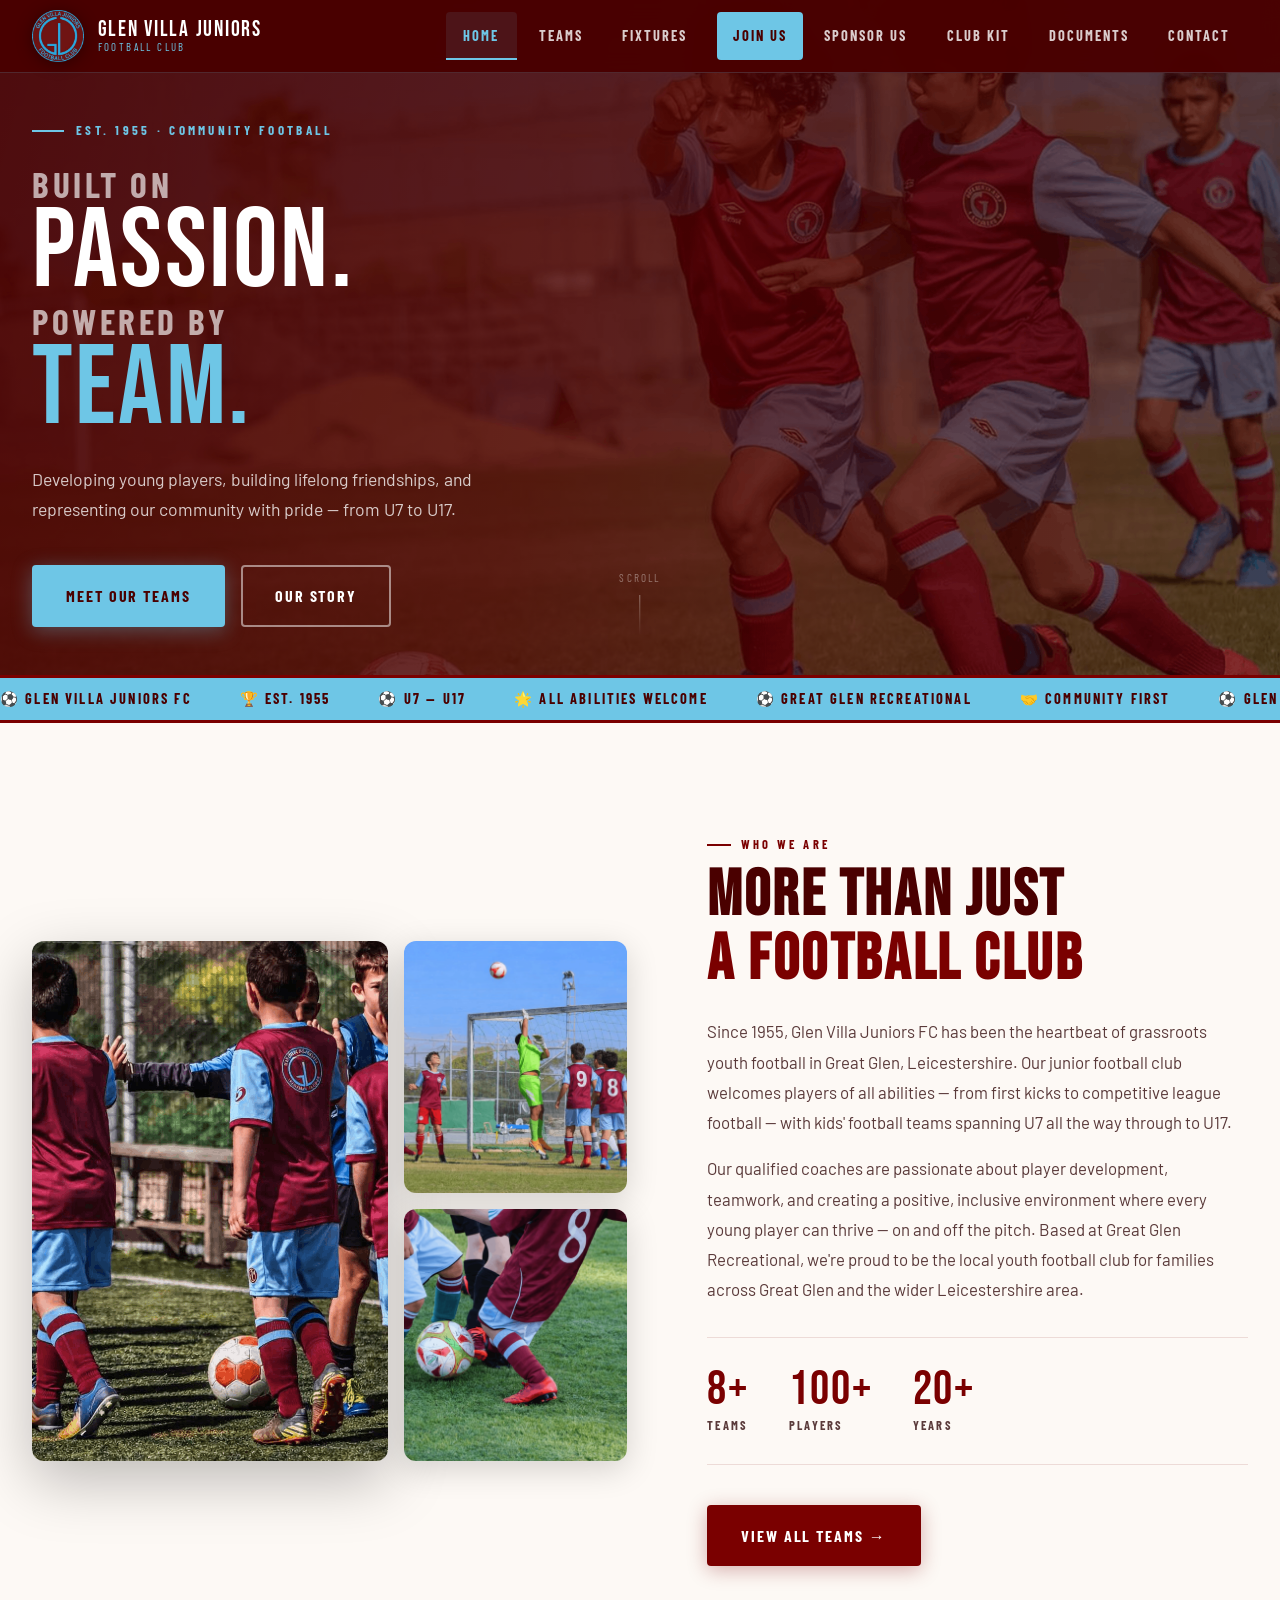
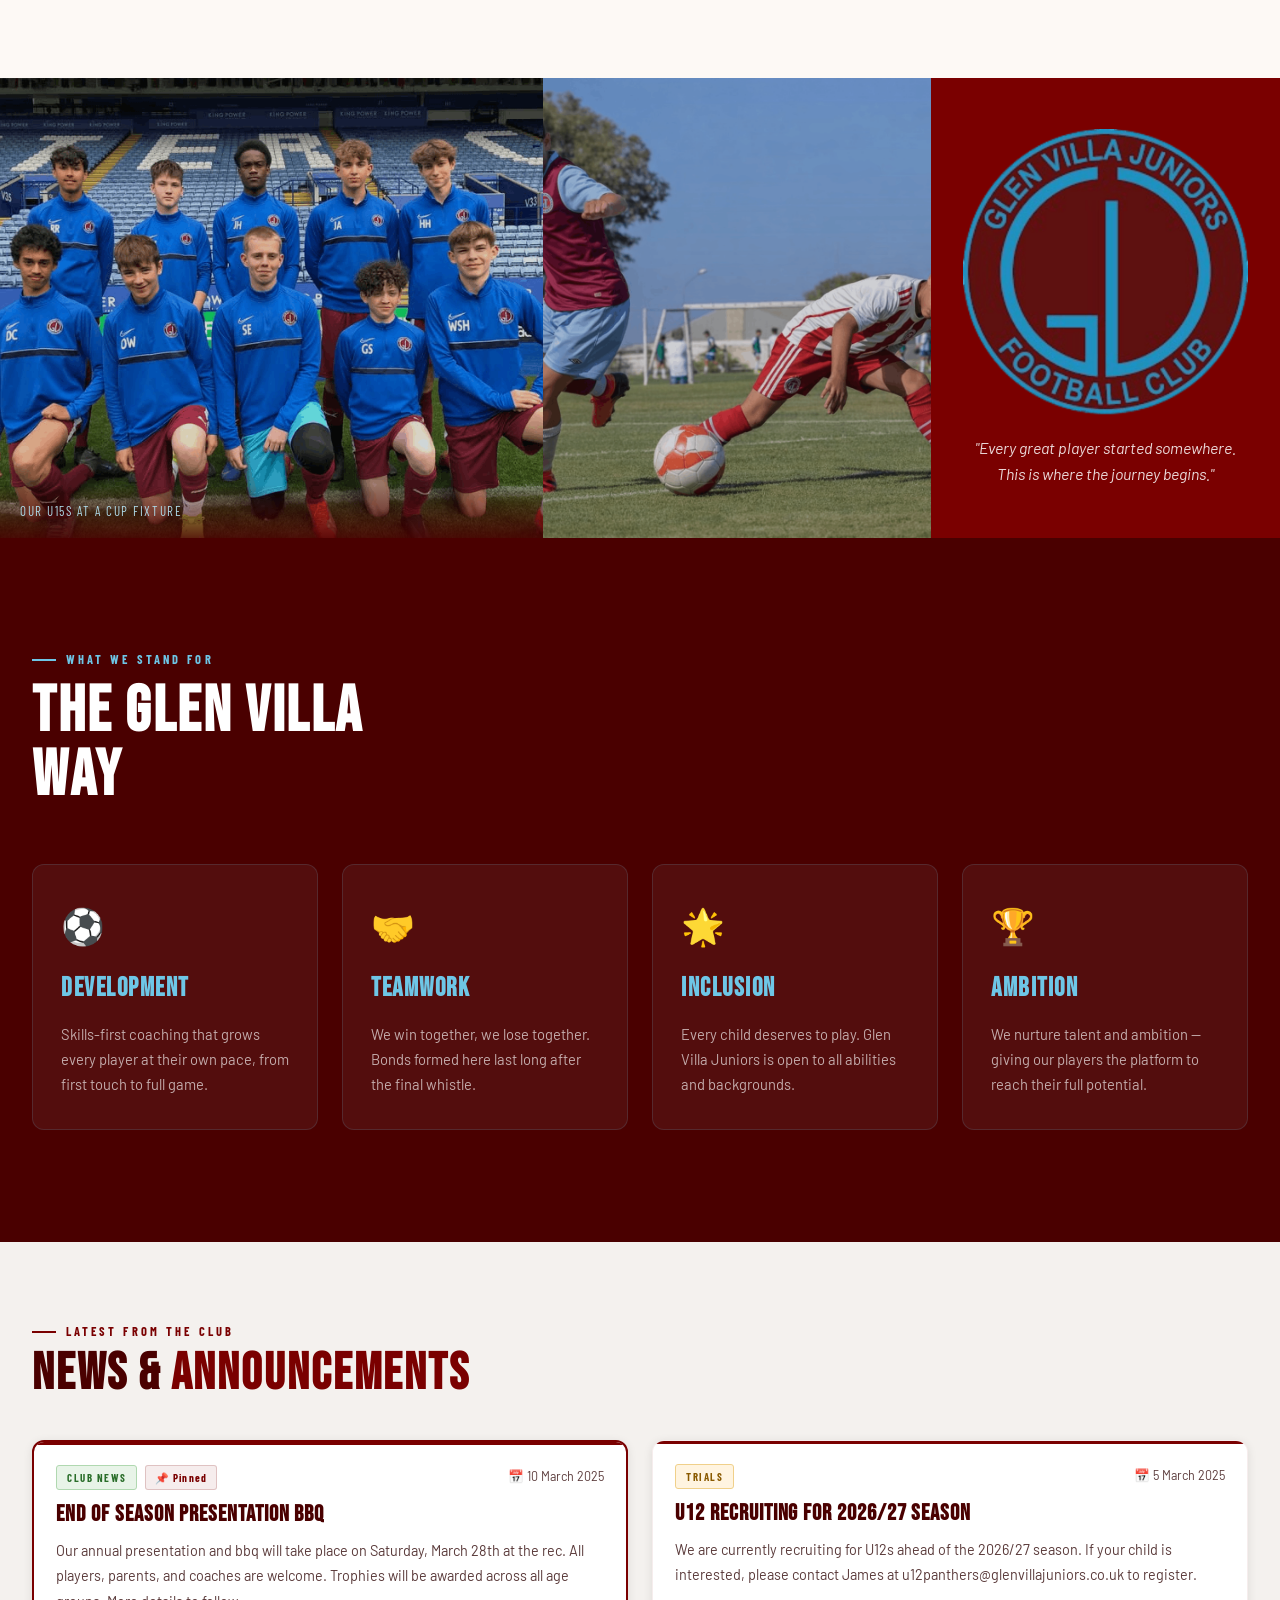
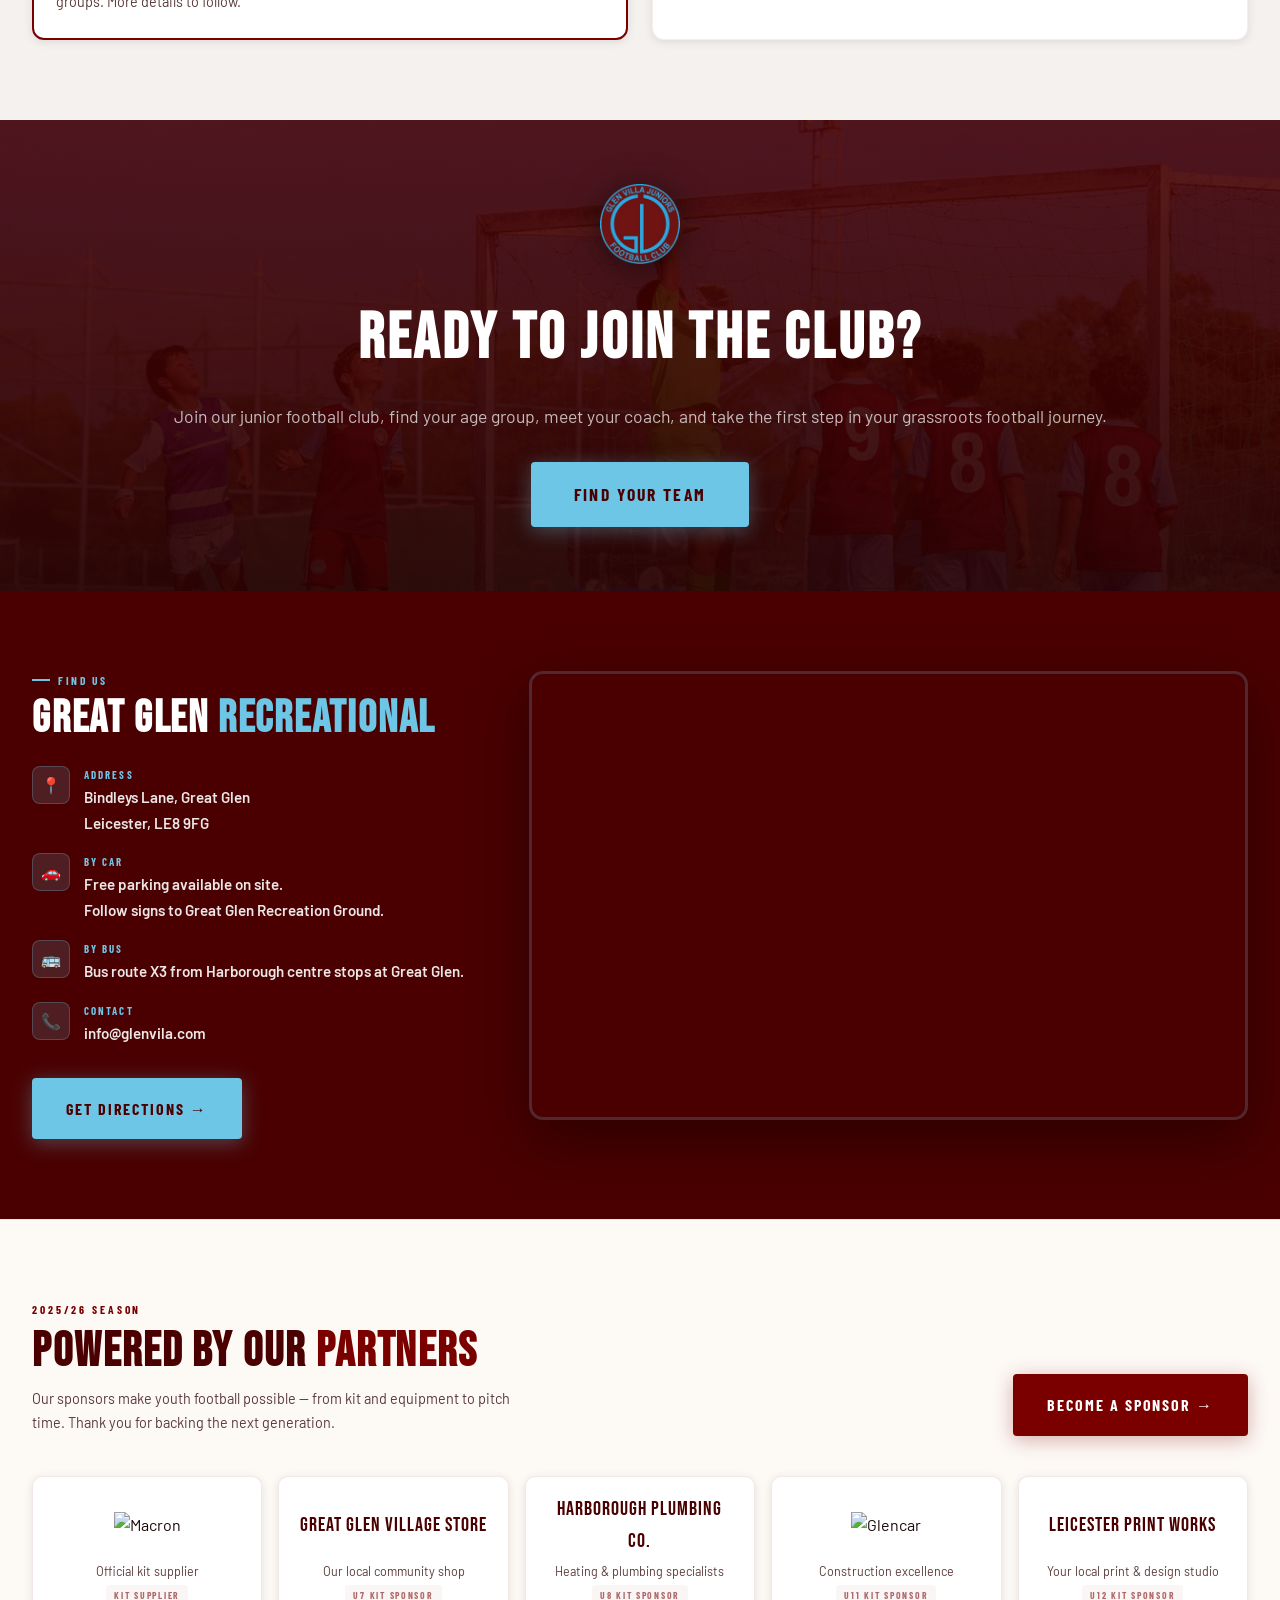
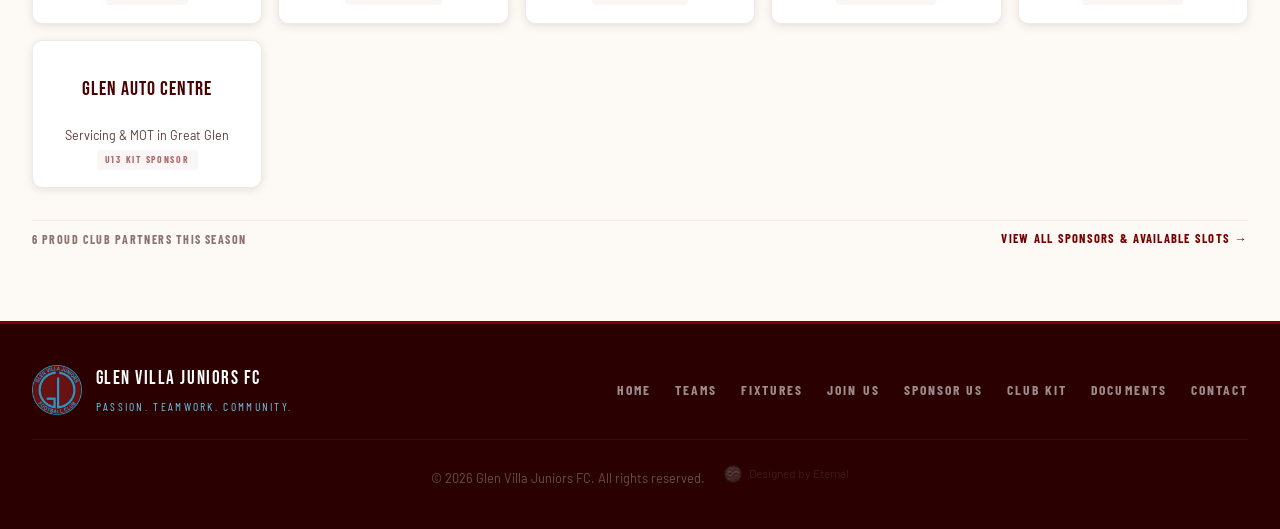
==== commit e829f4c6: "Add files via upload" ====
--- a/index.html
+++ b/index.html
@@ -5,7 +5,7 @@
   <meta name="designer" content="Eternal" />
   <meta name="viewport" content="width=device-width, initial-scale=1.0" />
   <meta name="description" content="Glen Villa Juniors FC - Community football club for young players from U7 to U17. Est. 1955, building passion and teamwork in our community." />
-  <title>Glen Villa Juniors FC — Youth Football Club in Great Glen, Leicester</title>
+  <title>Glen Villa Juniors FC | Youth Football Club, Great Glen, Leicestershire</title>
   <link rel="icon" type="image/png" href="images/logo.png" />
   <link rel="stylesheet" href="style.css" />
   <link rel="preconnect" href="https://fonts.googleapis.com">
@@ -28,8 +28,8 @@
     "name": "Glen Villa Juniors FC",
     "url": "https://glenvila.com",
     "logo": "https://glenvila.com/images/logo.png",
-    "description": "Community youth football club in Great Glen, Leicester. Teams from U7 to U17, est. 1955.",
-    "sport": "Football",
+    "description": "Grassroots youth football club in Great Glen, Leicestershire. Junior football teams from U7 to U17, welcoming players of all abilities since 1955.",
+    "sport": "Association Football",
     "foundingDate": "1955",
     "address": {
       "@type": "PostalAddress",
@@ -40,6 +40,15 @@
       "addressCountry": "GB"
     },
     "email": "info@glenvila.com",
+    "areaServed": {
+      "@type": "Place",
+      "name": "Great Glen, Leicestershire"
+    },
+    "contactPoint": {
+      "@type": "ContactPoint",
+      "contactType": "customer support",
+      "email": "info@glenvila.com"
+    },
     "sameAs": []
   }
   </script>
@@ -84,12 +93,13 @@
       </div>
       <div class="hero-content">
         <div class="hero-eyebrow">Est. 1955 · Community Football</div>
-        <h1 class="hero-title">
+        <h1 class="hero-title" style="position:absolute;width:1px;height:1px;overflow:hidden;clip:rect(0,0,0,0);white-space:nowrap;">Built on Passion. Powered by Team.</h1>
+        <div class="hero-title" aria-hidden="true">
           <span class="hero-title-line">Built on</span>
           <span class="hero-title-big">Passion.</span>
           <span class="hero-title-line">Powered by</span>
           <span class="hero-title-big accent">Team.</span>
-        </h1>
+        </div>
         <p class="hero-body">
           Developing young players, building lifelong friendships,
           and representing our community with pride — from U7 to U17.
@@ -141,17 +151,17 @@
           <div class="section-label">Who We Are</div>
           <h2 class="section-title">More Than Just<br><em>A Football Club</em></h2>
           <p>
-            Playing since 1955, Glen Villa Juniors FC has been the heartbeat of youth
-            football in Great Glen, Leicestershire. We welcome players of all abilities — from
-            first kicks to competitive league football — with squads spanning U5 all
-            the way through to U17.
+            Since 1955, Glen Villa Juniors FC has been the heartbeat of grassroots youth
+            football in Great Glen, Leicestershire. Our junior football club welcomes
+            players of all abilities — from first kicks to competitive league football —
+            with kids' football teams spanning U7 all the way through to U17.
           </p>
           <p>
             Our qualified coaches are passionate about player development, teamwork,
             and creating a positive, inclusive environment where every young player
-            can thrive — on and off the pitch. Based at Great Glen Recreational in Great Glen,
-            we're proud to serve families across the village and the surrounding
-            Leicestershire area.
+            can thrive — on and off the pitch. Based at Great Glen Recreational,
+            we're proud to be the local youth football club for families across Great Glen
+            and the wider Leicestershire area.
           </p>
 
           <div class="about-stats">
@@ -179,7 +189,7 @@
     <section class="photo-feature">
       <div class="photo-feature-grid">
         <div class="pf-cell pf-tall">
-          <img src="images/image1.jpg" alt="Team photo at stadium" loading="lazy" />
+          <img src="images/image1.png" alt="The Glen Villa Juniors Playing" loading="lazy" />
           <div class="pf-caption">Our U15s at a cup fixture</div>
         </div>
         <div class="pf-cell">
@@ -246,7 +256,7 @@
       <div class="cta-content">
         <img src="images/logo.png" alt="Glen Villa Juniors FC" class="cta-logo" loading="lazy" />
         <h2>Ready to Join the Club?</h2>
-        <p>Find your age group, meet your coach, and take the first step.</p>
+        <p>Join our junior football club, find your age group, meet your coach, and take the first step in your grassroots football journey.</p>
         <a href="teams.html" class="btn btn-blue btn-lg">Find Your Team</a>
       </div>
     </section>
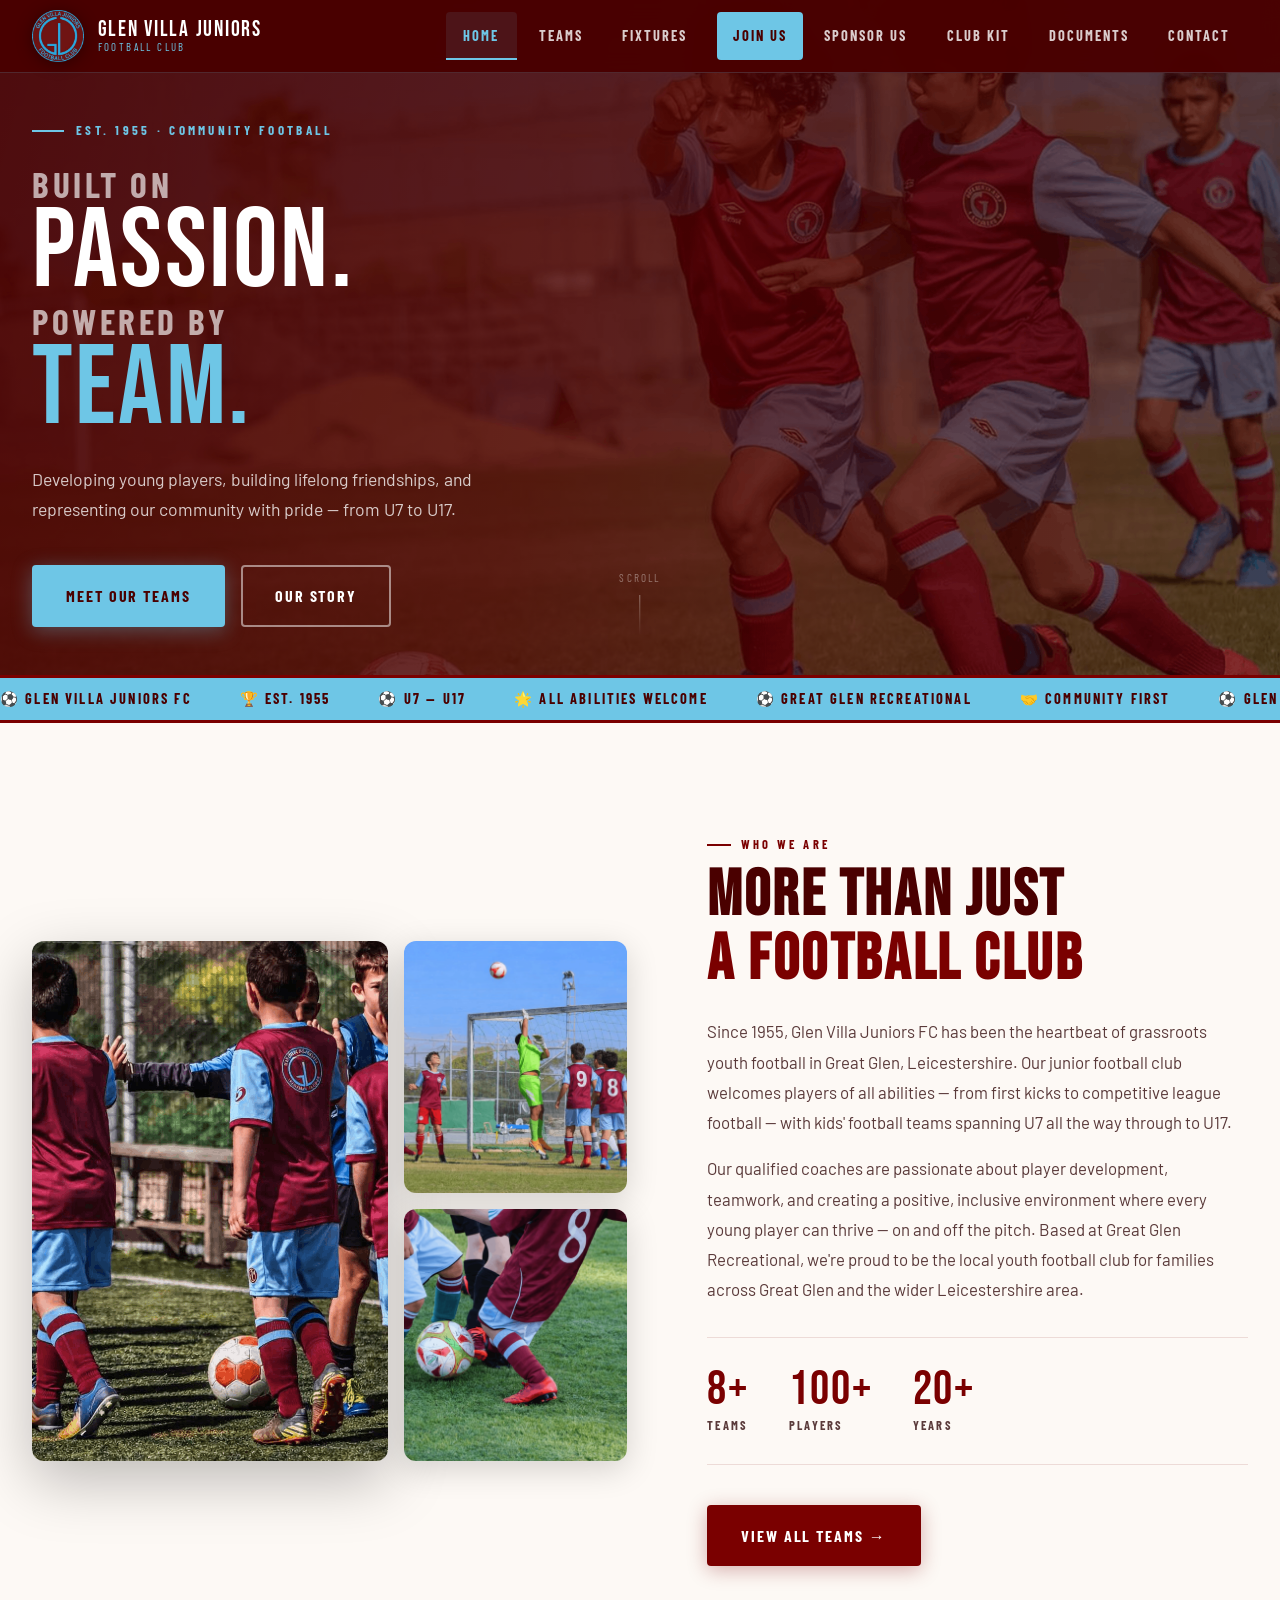
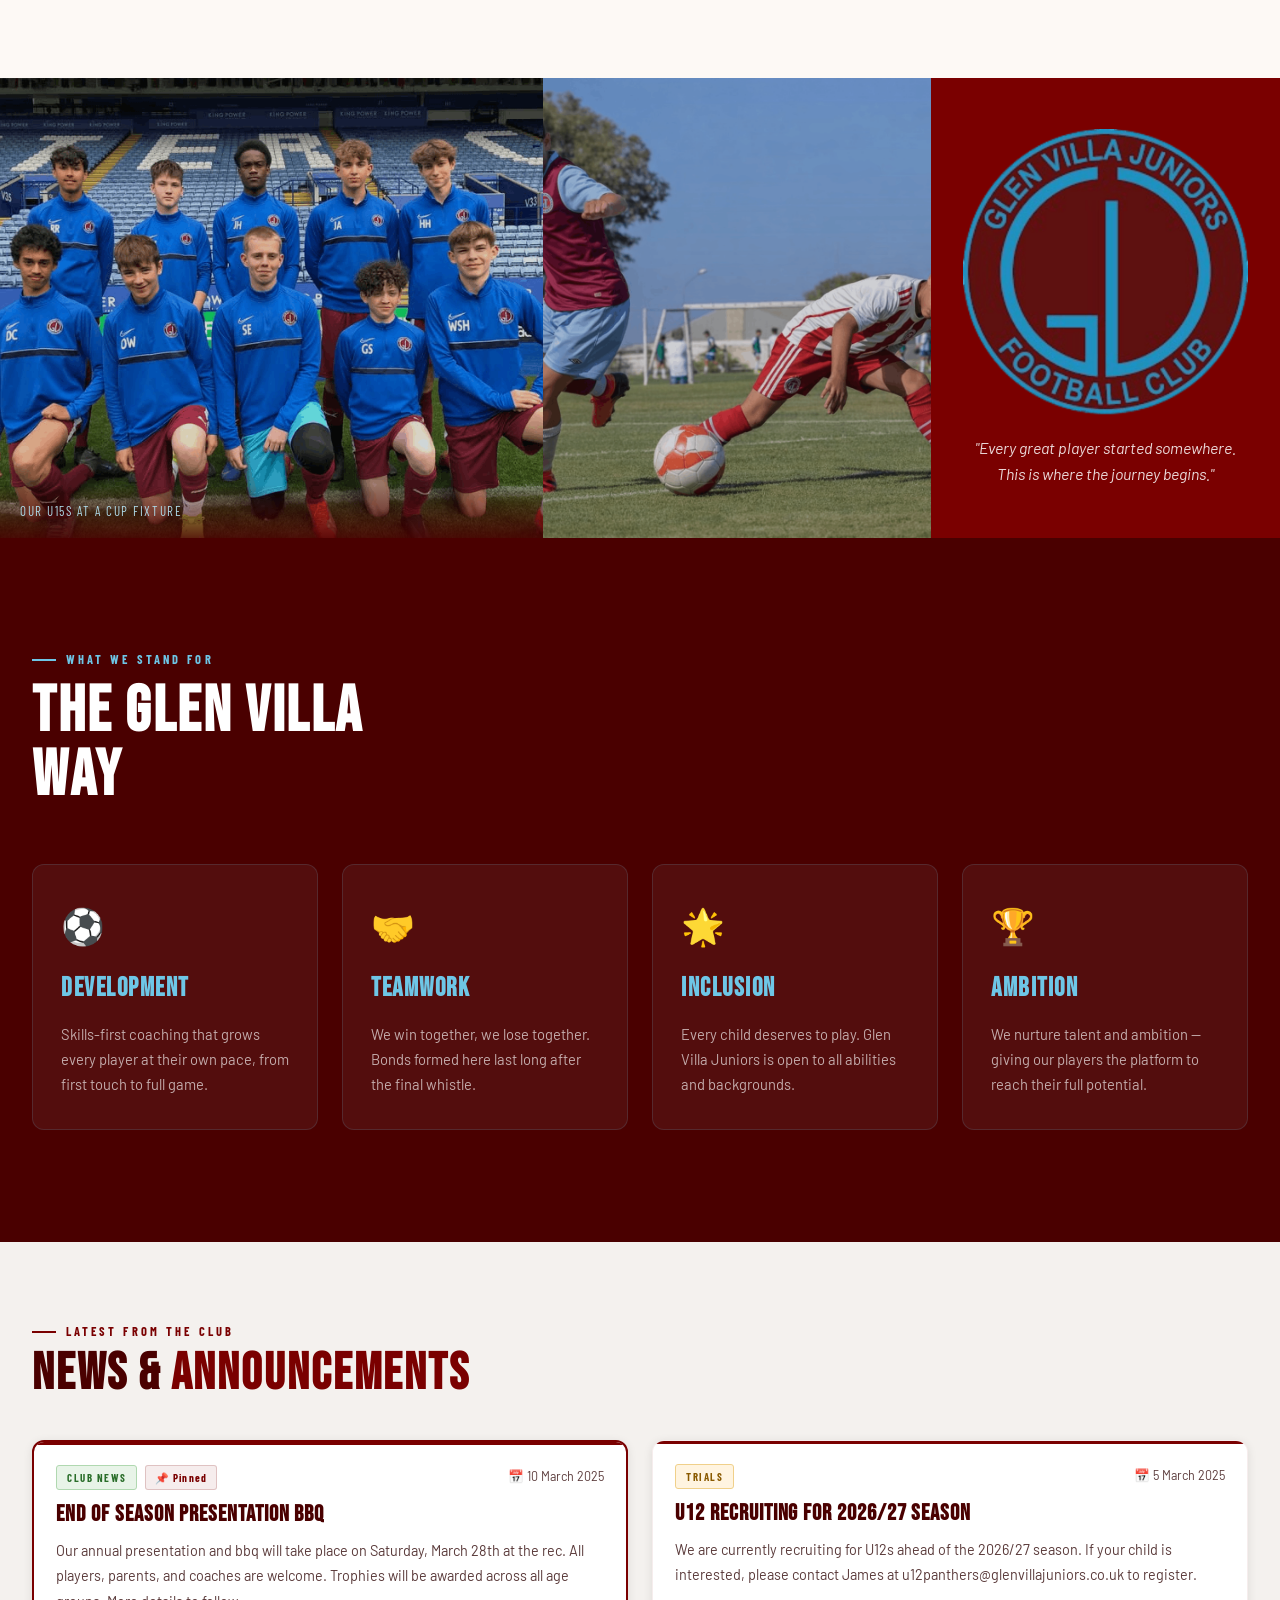
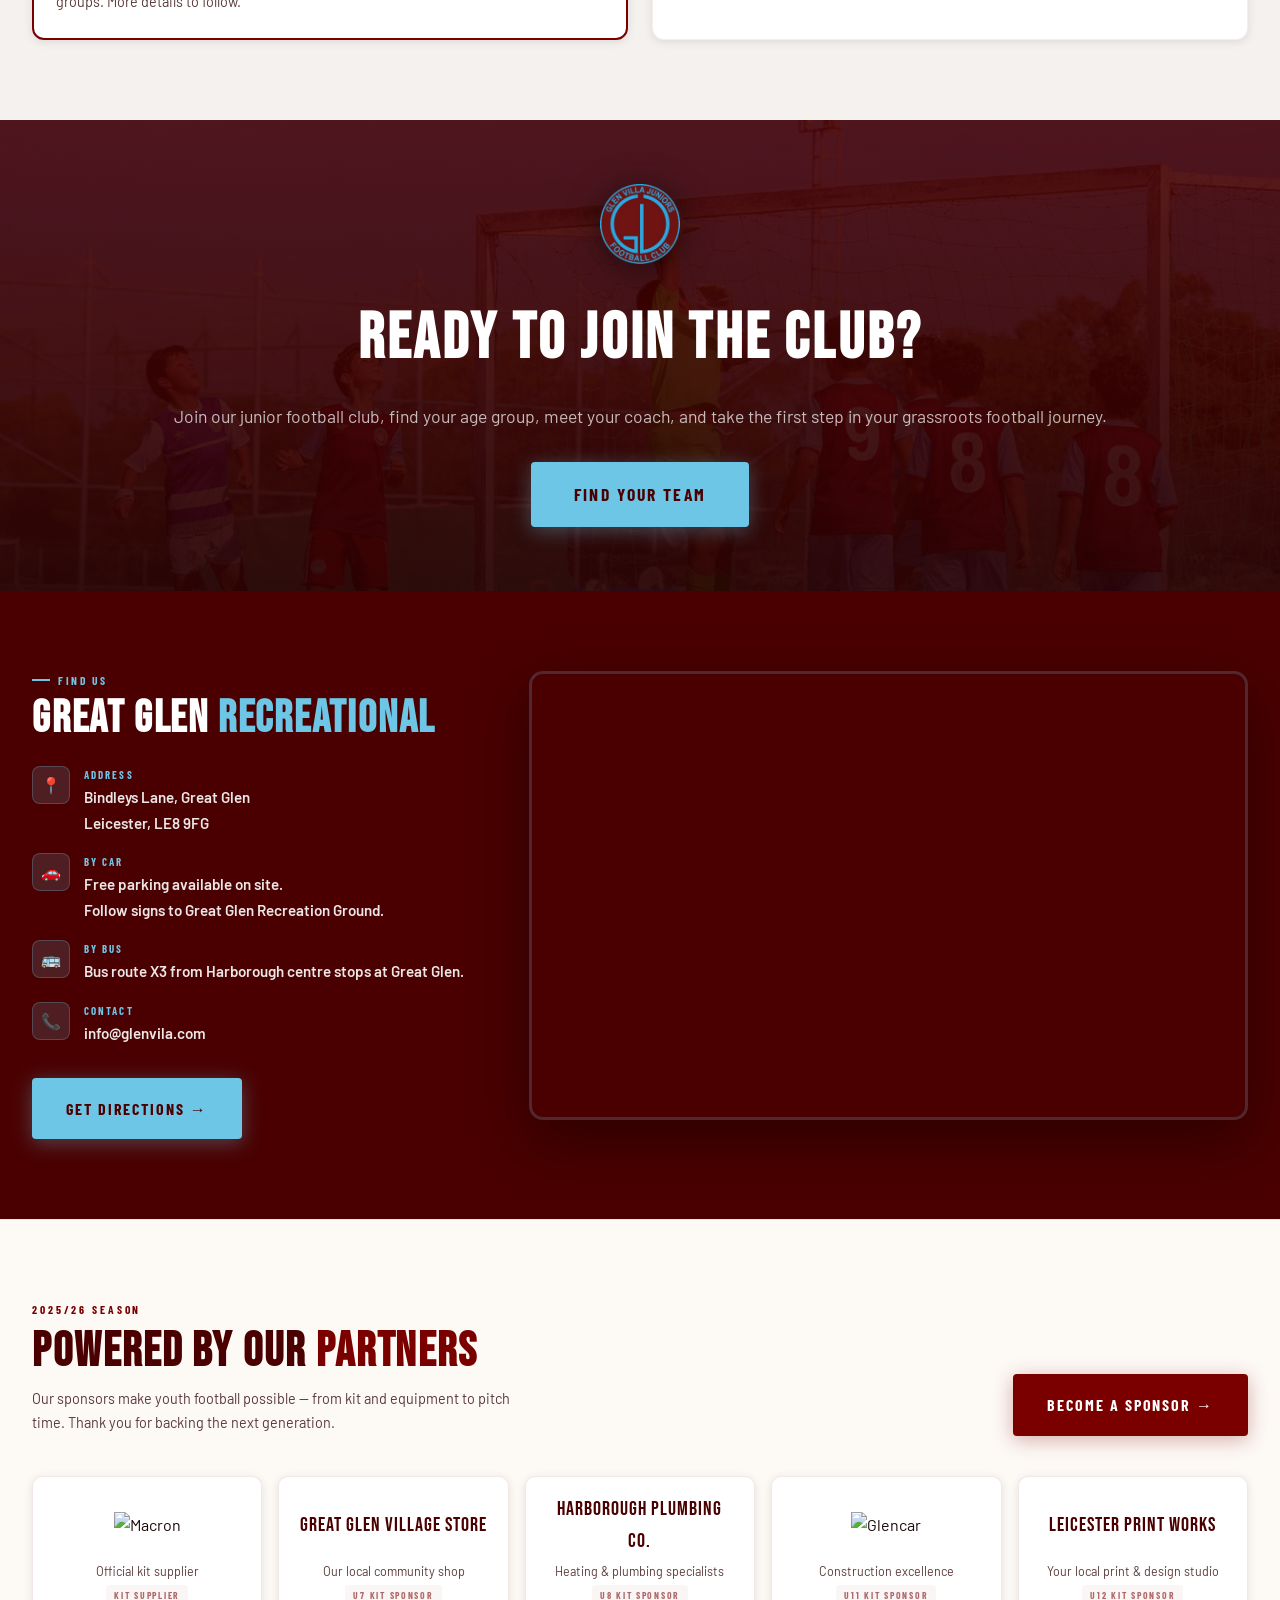
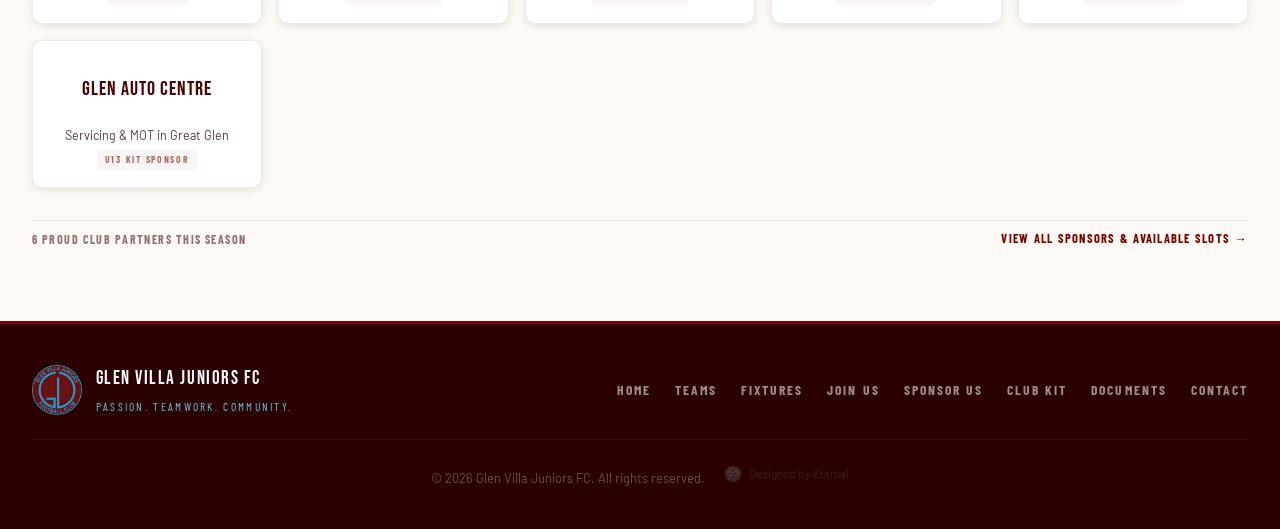
==== commit aa3286f7: "Add files via upload" ====
--- a/index.html
+++ b/index.html
@@ -368,7 +368,7 @@
         <a href="documents.html">Documents</a>
         <a href="contact.html">Contact</a>
       </div>
-      <div class="footer-copy">&copy; 2026 Glen Villa Juniors FC. All rights reserved. <span class="footer-credit"><img src="images/eternal-logo.jpg" alt="Eternal" class="footer-credit-logo" /> Designed by Eternal</span></div>
+      <div class="footer-copy">&copy; 2026 Glen Villa Juniors FC. All rights reserved. <span class="footer-credit"><img src="images/eternal-logo.png" alt="Eternal" class="footer-credit-logo" /> Designed by Eternal</span></div>
     </div>
   </footer>
 
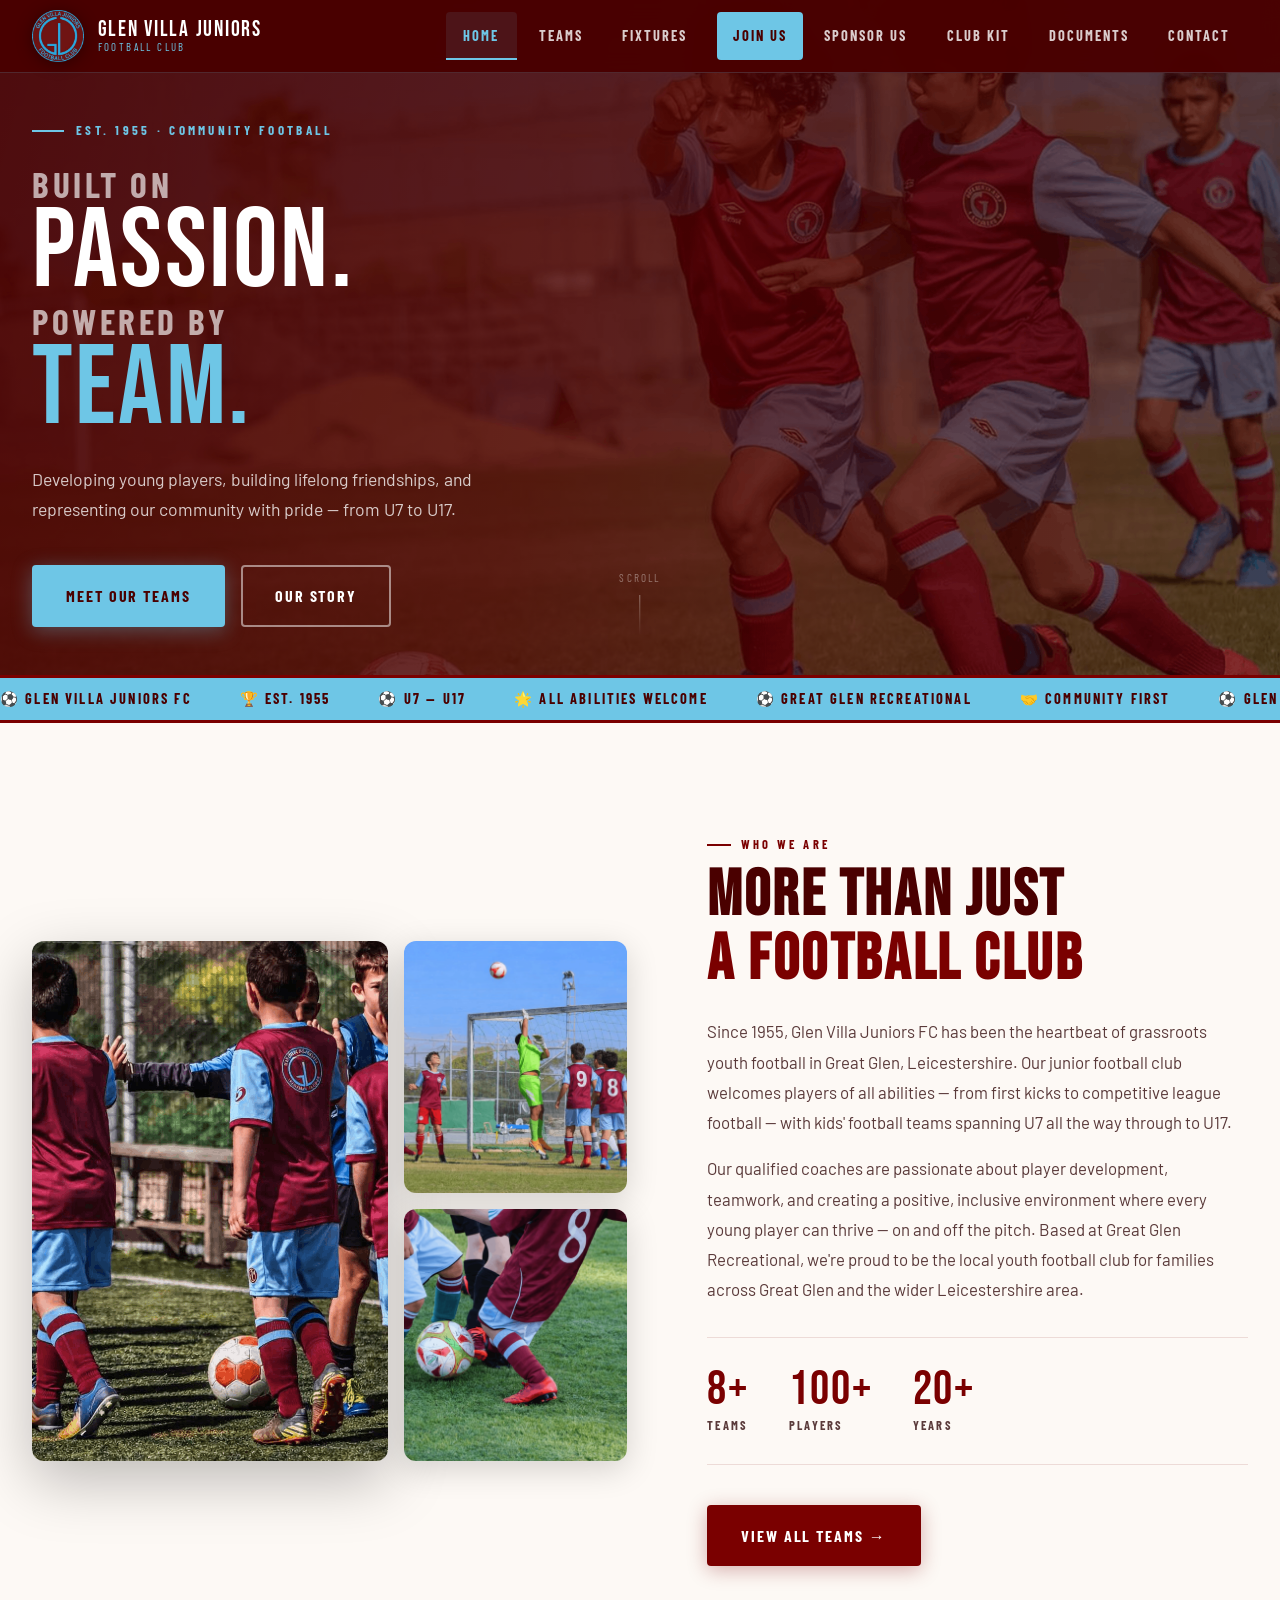
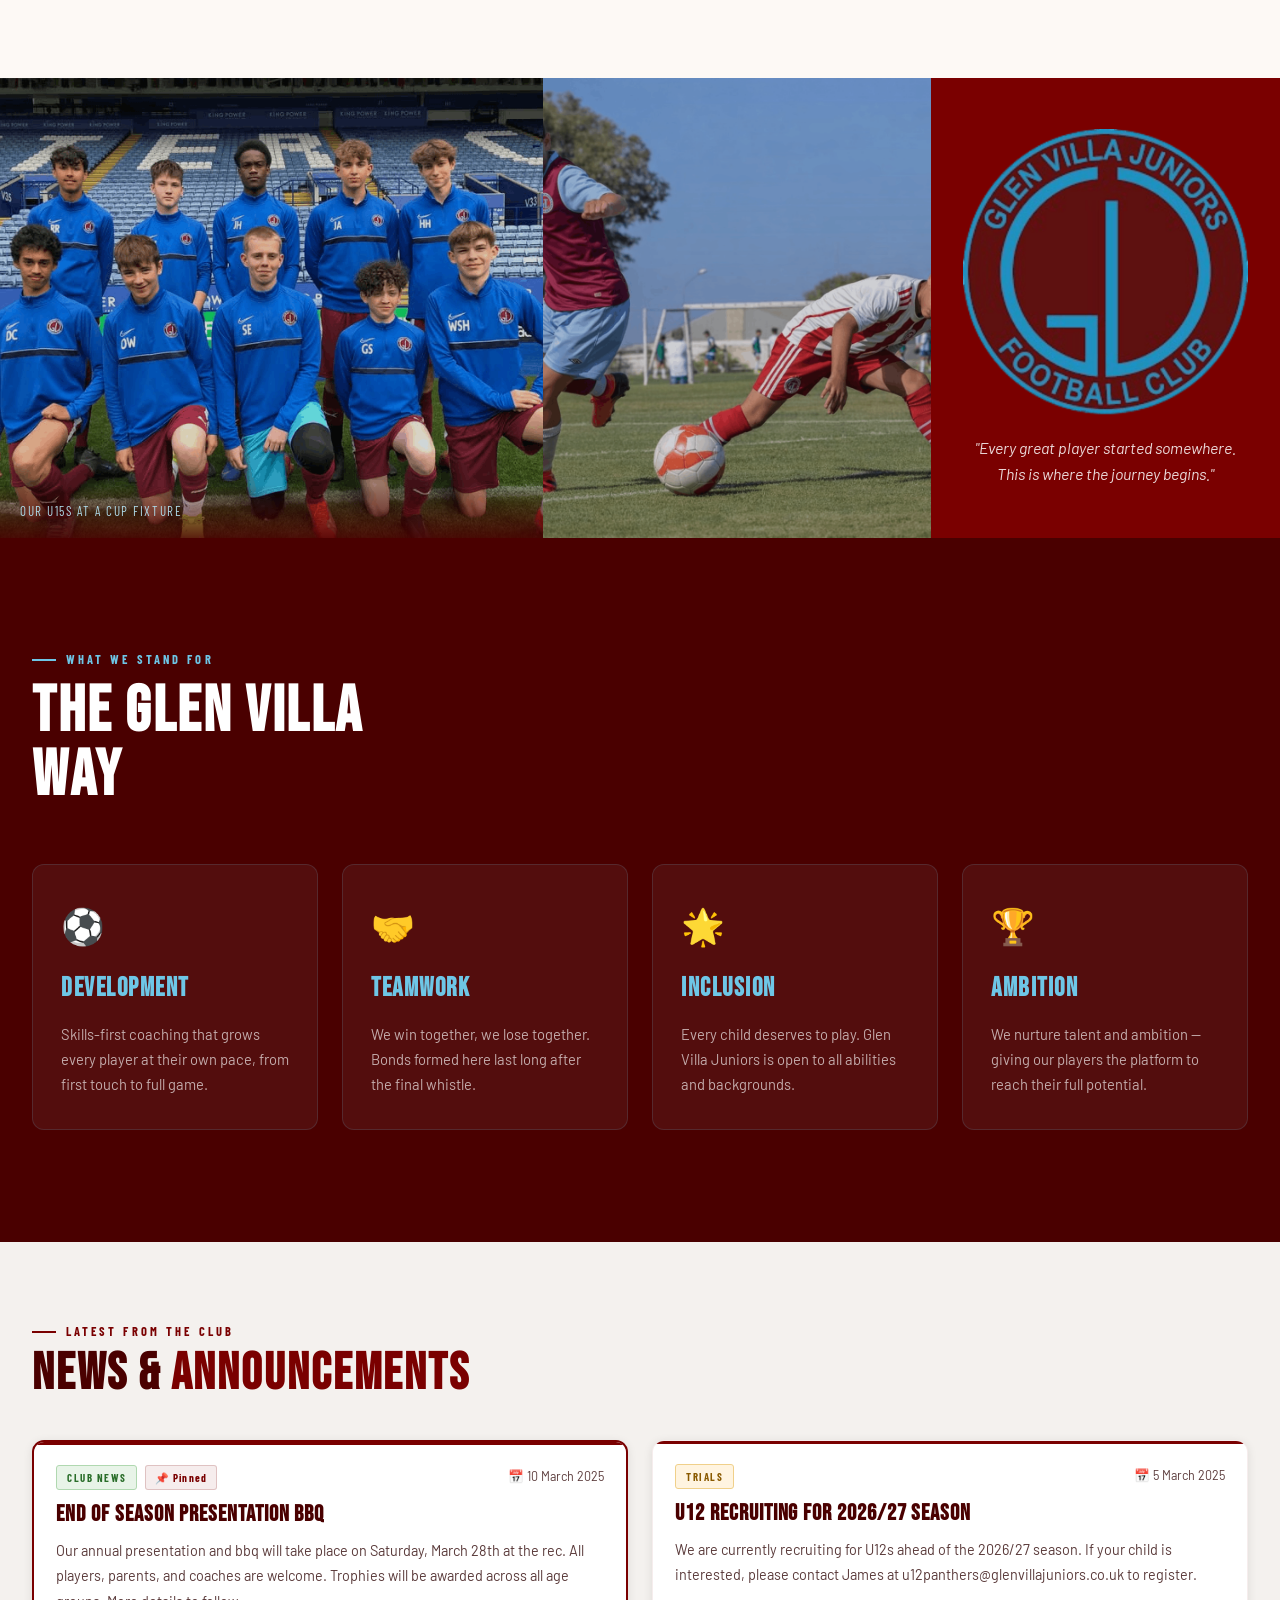
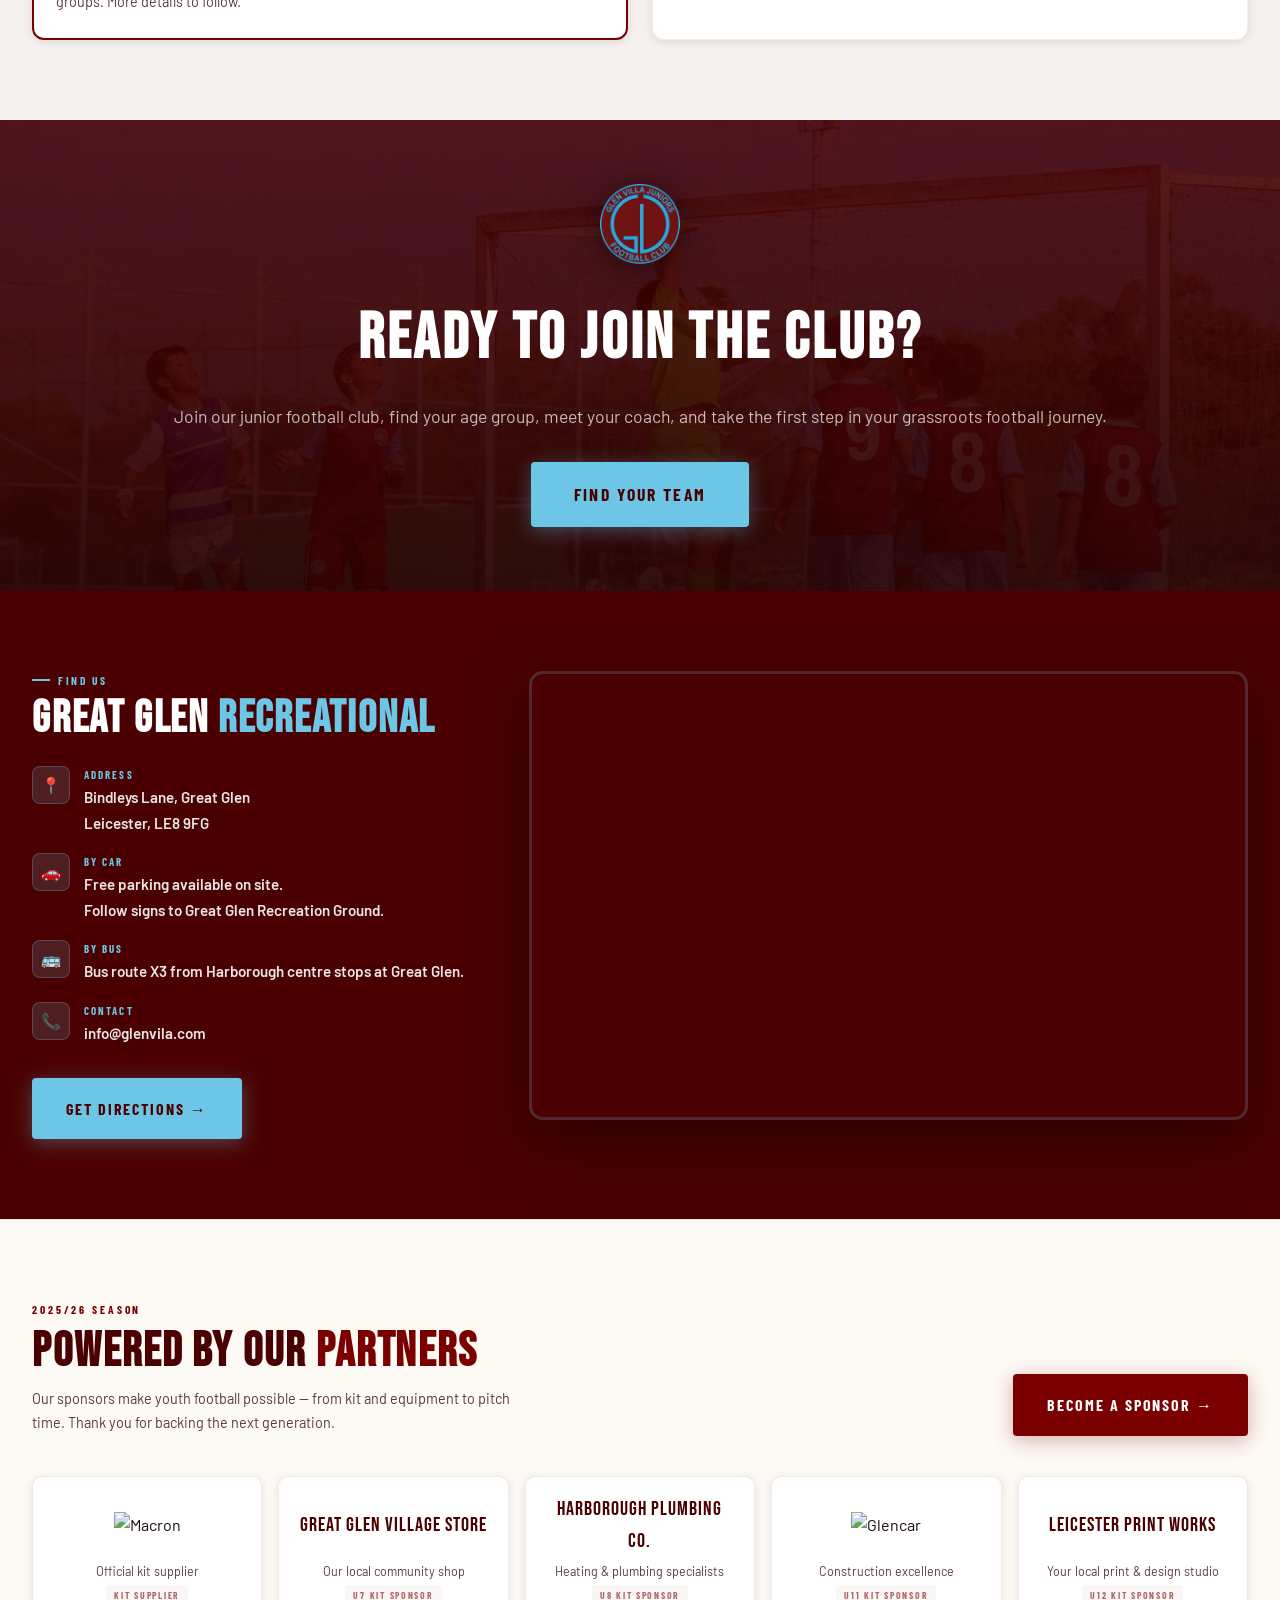
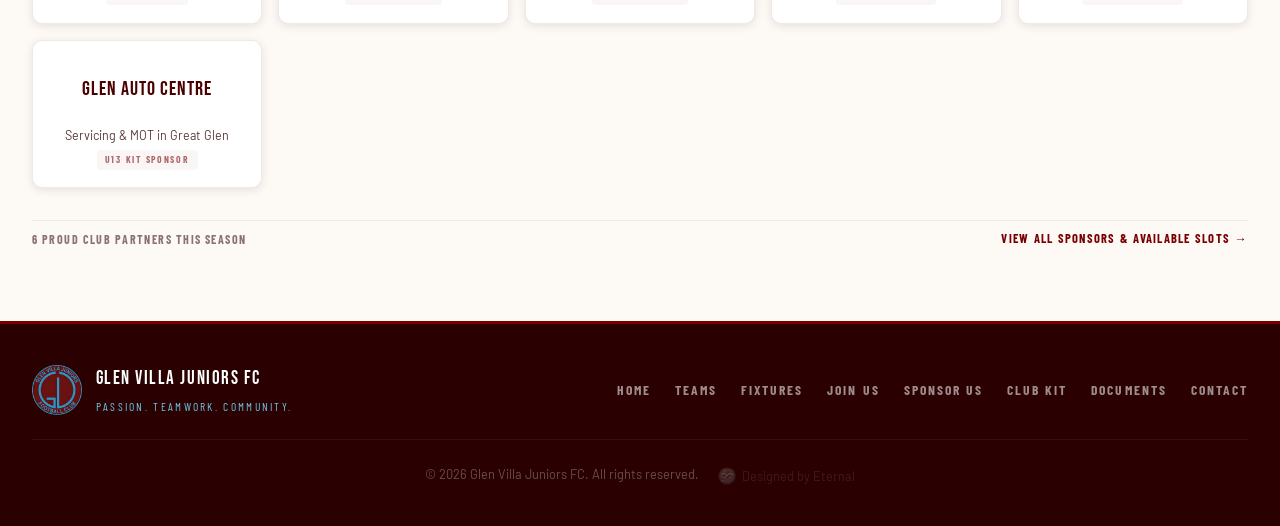
==== commit f06882e9: "Add files via upload" ====
--- a/index.html
+++ b/index.html
@@ -368,7 +368,7 @@
         <a href="documents.html">Documents</a>
         <a href="contact.html">Contact</a>
       </div>
-      <div class="footer-copy">&copy; 2026 Glen Villa Juniors FC. All rights reserved. <span class="footer-credit"><img src="images/eternal-logo.png" alt="Eternal" class="footer-credit-logo" /> Designed by Eternal</span></div>
+      <div class="footer-copy">&copy; 2026 Glen Villa Juniors FC. All rights reserved. <span class="footer-credit" role="button" tabindex="0" aria-label="Contact the designer"><img src="images/eternal-logo.png" alt="Eternal" class="footer-credit-logo" /> Designed by Eternal</span></div>
     </div>
   </footer>
 
@@ -418,8 +418,8 @@
             : '';
 
           const cardOpen = p.link
-            ? '<a class="news-card' + (p.pinned ? ' news-card--pinned' : '') + '" href="' + p.link + '" target="_blank" rel="noopener" style="animation-delay:' + (i * 0.08) + 's;text-decoration:none;color:inherit;display:block;">'
-            : '<article class="news-card' + (p.pinned ? ' news-card--pinned' : '') + '" style="animation-delay:' + (i * 0.08) + 's;">';
+            ? '<a class="news-card' + (p.pinned ? ' news-card--pinned' : '') + '" href="' + p.link + '" target="_blank" rel="noopener" style="text-decoration:none;color:inherit;">'
+            : '<article class="news-card' + (p.pinned ? ' news-card--pinned' : '') + '">';
           const cardClose = p.link ? '</a>' : '</article>';
           const readMore = p.link ? '<span class="news-read-more">Read more →</span>' : '';
 
@@ -510,29 +510,7 @@
       }
     }
 
-    // Page fade-in animations
-    document.addEventListener('DOMContentLoaded', () => {
-      const elements = document.querySelectorAll('main > section, .about-section, .values-section, .photo-feature, .news-section, .map-section, .hero-content > *, .about-text > *, .values-grid > .value-item, .photo-feature-grid > *, .news-grid > .news-item, .map-info > *, .kit-info > *, .contact-cards > .contact-card, .documents-grid > .document-card, .team-card');
-      let animationIndex = 0;
-      const observer = new IntersectionObserver((entries) => {
-        entries.forEach((entry) => {
-          if (entry.isIntersecting) {
-            setTimeout(() => {
-              entry.target.classList.add('visible');
-            }, animationIndex * 20);
-            animationIndex++;
-            observer.unobserve(entry.target);
-          }
-        });
-      }, { threshold: 0.1 });
-
-      elements.forEach(element => {
-        element.classList.add('fade-in');
-        observer.observe(element);
-      });
-    });
-
-    // Back-to-top button
+    // Back-to-top button
     const backToTopBtn = document.createElement('button');
     backToTopBtn.id = 'back-to-top';
     backToTopBtn.innerHTML = '↑';
@@ -581,4 +559,4 @@
 </script>
   <script src="nav.js"></script>
 </body>
-</html>+</html>
--- a/style.css
+++ b/style.css
@@ -39,15 +39,6 @@
 }
 
 /* ─── ANIMATIONS ────────────────────────────────────── */
-.fade-in {
-  opacity: 0;
-  transform: translateY(20px);
-  transition: opacity 0.6s ease, transform 0.6s ease;
-}
-.fade-in.visible {
-  opacity: 1;
-  transform: translateY(0);
-}
 
 /* Kit product hover */
 .kit-product {
@@ -1179,11 +1170,12 @@
 }
 
 /* Grid — handles 1, 2, or 3+ cards cleanly */
-.news-grid {
-  display: grid;
-  grid-template-columns: repeat(3, 1fr);
-  gap: 1.5rem;
-}
+.news-grid {
+  display: grid;
+  grid-template-columns: repeat(3, 1fr);
+  gap: 1.5rem;
+  align-items: stretch;
+}
 /* 1 card only */
 .news-grid:has(.news-card:only-child) {
   grid-template-columns: minmax(0, 600px);
@@ -1195,27 +1187,20 @@
 }
 
 /* Card */
-.news-card {
-  background: var(--white);
-  border-radius: var(--radius);
-  overflow: hidden;
-  box-shadow: var(--shadow-sm);
-  border: 1px solid rgba(122,0,0,0.07);
-  display: flex;
-  flex-direction: column;
-  opacity: 0;
-  transform: translateY(16px);
-  animation: newsCardIn 0.4s ease forwards;
-  transition: transform var(--ease), box-shadow var(--ease);
-}
-.news-card:hover {
-  transform: translateY(-4px);
-  box-shadow: var(--shadow-md);
-}
-
-@keyframes newsCardIn {
-  to { opacity: 1; transform: translateY(0); }
-}
+.news-card {
+  background: var(--white);
+  border-radius: var(--radius);
+  overflow: hidden;
+  box-shadow: var(--shadow-sm);
+  border: 1px solid rgba(122,0,0,0.07);
+  display: flex;
+  flex-direction: column;
+  transition: transform var(--ease), box-shadow var(--ease);
+}
+.news-card:hover {
+  transform: translateY(-4px);
+  box-shadow: var(--shadow-md);
+}
 
 .news-card--pinned {
   border-color: var(--maroon);
@@ -1336,11 +1321,17 @@
 }
 .news-empty p { font-size: 0.9rem; color: var(--text-mid); }
 
-@media (max-width: 700px) {
-  .news-section {
-    padding-top: 4rem;
-    padding-bottom: 4rem;
-  }
+@media (max-width: 900px) {
+  .news-grid {
+    grid-template-columns: 1fr;
+  }
+}
+
+@media (max-width: 700px) {
+  .news-section {
+    padding-top: 4rem;
+    padding-bottom: 4rem;
+  }
 
   .news-header {
     margin-bottom: 1.5rem;
@@ -2178,24 +2169,142 @@
   transition: transform 0.1s ease-out;
 }
 /* ─── ETERNAL CREDIT ─────────────────────────────── */
-.footer-credit {
-  display: inline-flex;
-  align-items: center;
-  gap: 0.4rem;
-  margin-left: 1rem;
+.footer-credit {
+  display: inline-flex;
+  align-items: center;
+  gap: 0.4rem;
+  margin-left: 1rem;
   opacity: 0.35;
   font-size: 0.75rem;
-  transition: opacity 0.3s ease;
-  text-decoration: none;
-  color: inherit;
-}
-.footer-credit:hover { opacity: 0.85; }
-.footer-credit-logo {
-  width: 18px;
-  height: 18px;
-  border-radius: 50%;
+  transition: opacity 0.3s ease;
+  text-decoration: none;
+  color: inherit;
+  background: transparent;
+  border: 0;
+  padding: 0;
+  cursor: pointer;
+  font: inherit;
+  appearance: none;
+  -webkit-appearance: none;
+  box-shadow: none;
+  vertical-align: middle;
+  white-space: nowrap;
+}
+.footer-credit:hover { opacity: 0.85; }
+.footer-credit:focus-visible {
+  opacity: 0.85;
+  outline: 2px solid var(--blue);
+  outline-offset: 4px;
+}
+.footer-credit-logo {
+  width: 18px;
+  height: 18px;
+  border-radius: 50%;
   object-fit: cover;
   filter: grayscale(40%);
   transition: filter 0.3s ease;
-}
-.footer-credit:hover .footer-credit-logo { filter: grayscale(0%); }+}
+.footer-credit:hover .footer-credit-logo { filter: grayscale(0%); }
+
+.designer-modal {
+  position: fixed;
+  inset: 0;
+  display: none;
+  align-items: center;
+  justify-content: center;
+  padding: 1.5rem;
+  background: rgba(17, 10, 10, 0.66);
+  z-index: 2000;
+}
+.designer-modal.open {
+  display: flex;
+}
+.designer-modal-card {
+  width: min(100%, 420px);
+  background: linear-gradient(180deg, #fff8f5 0%, #ffffff 100%);
+  border: 1px solid rgba(122, 0, 0, 0.12);
+  border-radius: 18px;
+  box-shadow: 0 24px 60px rgba(25, 12, 12, 0.24);
+  padding: 1.5rem;
+  position: relative;
+}
+.designer-modal-close {
+  position: absolute;
+  top: 0.85rem;
+  right: 0.85rem;
+  width: 2rem;
+  height: 2rem;
+  border: 0;
+  border-radius: 999px;
+  background: rgba(122, 0, 0, 0.08);
+  color: var(--maroon-dark);
+  cursor: pointer;
+  font-size: 1.1rem;
+}
+.designer-modal-close:hover {
+  background: rgba(122, 0, 0, 0.14);
+}
+.designer-modal-header {
+  display: flex;
+  align-items: center;
+  gap: 0.9rem;
+  margin-bottom: 1rem;
+  padding-right: 2.5rem;
+}
+.designer-modal-logo {
+  width: 56px;
+  height: 56px;
+  object-fit: contain;
+  flex-shrink: 0;
+}
+.designer-modal-kicker {
+  font-family: 'Barlow Condensed', sans-serif;
+  font-size: 0.74rem;
+  font-weight: 700;
+  letter-spacing: 0.16em;
+  text-transform: uppercase;
+  color: var(--blue-dark);
+  margin-bottom: 0.15rem;
+}
+.designer-modal-title {
+  font-family: 'Bebas Neue', sans-serif;
+  font-size: 2rem;
+  line-height: 1;
+  letter-spacing: 0.05em;
+  color: var(--maroon-dark);
+}
+.designer-modal-body {
+  color: var(--text-mid);
+  font-size: 0.95rem;
+  line-height: 1.7;
+}
+.designer-modal-link {
+  color: var(--maroon);
+  font-weight: 700;
+}
+.designer-modal-link:hover {
+  text-decoration: underline;
+}
+.designer-modal-actions {
+  display: flex;
+  justify-content: flex-start;
+  margin-top: 1.2rem;
+}
+.designer-modal-email {
+  display: inline-flex;
+  align-items: center;
+  justify-content: center;
+  min-height: 46px;
+  padding: 0.8rem 1.1rem;
+  background: var(--maroon);
+  color: #fff;
+  border-radius: 10px;
+  font-family: 'Barlow Condensed', sans-serif;
+  font-size: 0.85rem;
+  font-weight: 700;
+  letter-spacing: 0.1em;
+  text-transform: uppercase;
+}
+.designer-modal-email:hover {
+  background: var(--maroon-dark);
+}
